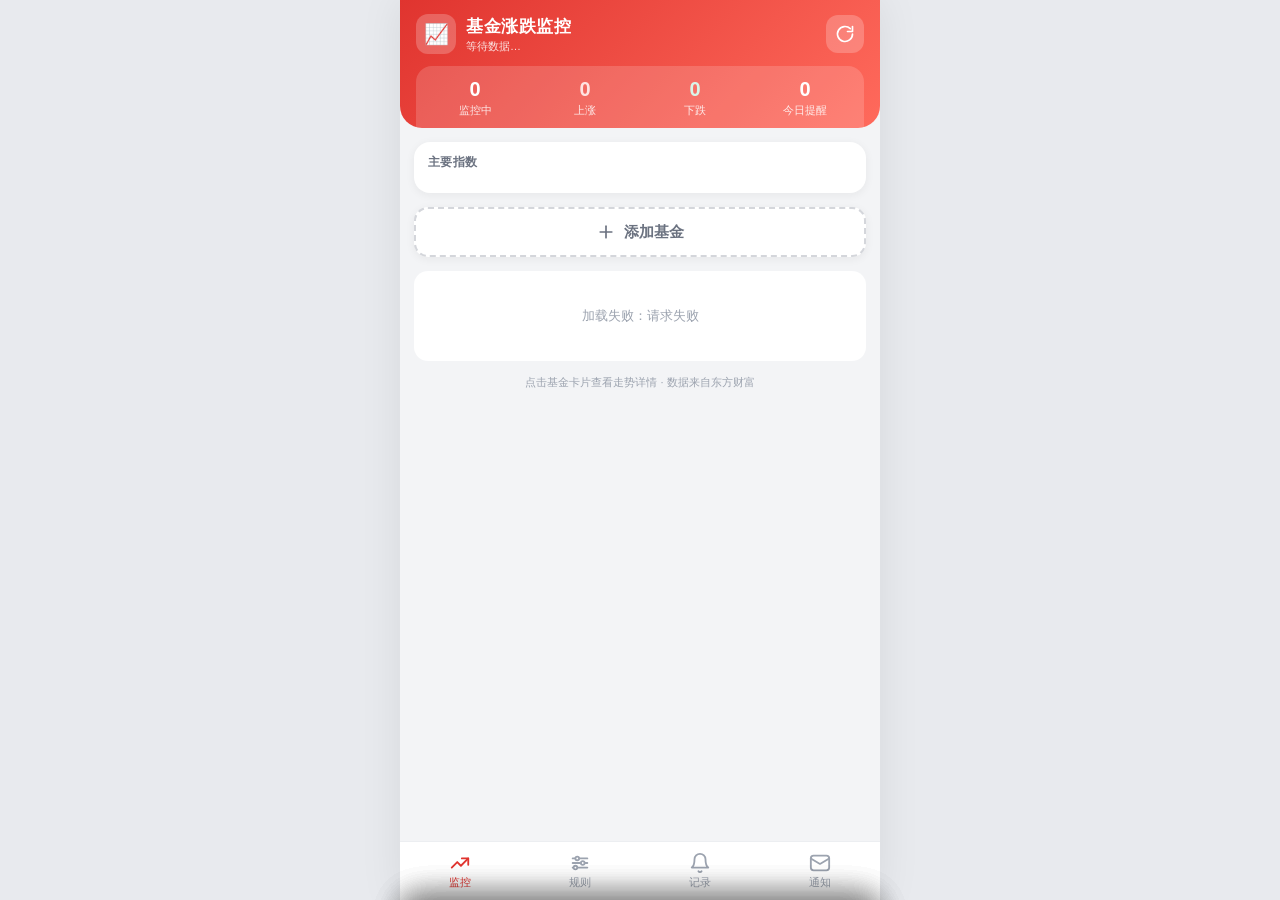
==== templates/index.html @ b5c9acdf "feat(notify): 推送卡片加「本地通知自测」按钮，用于区分接收问题与显示问题 背景：排查"收不到推送"时，两种成因在服务端表现完全一样（都没有 last_ack_at 回执），从后端分不出来" ====
<!DOCTYPE html>
<html lang="zh-CN">
<head>
<meta charset="UTF-8">
<meta name="viewport" content="width=device-width, initial-scale=1.0, viewport-fit=cover">
<meta name="theme-color" content="#e0342f">
<meta name="apple-mobile-web-app-capable" content="yes">
<meta name="apple-mobile-web-app-status-bar-style" content="default">
<meta name="apple-mobile-web-app-title" content="基金监控">
<link rel="manifest" href="/static/manifest.json">
<link rel="apple-touch-icon" sizes="180x180" href="/static/icons/apple-touch-icon.png?v=2">
<link rel="icon" type="image/png" sizes="32x32" href="/static/icons/favicon-32.png?v=2">
<link rel="icon" type="image/png" sizes="192x192" href="/static/icons/icon-192.png?v=2">
<link rel="shortcut icon" href="/static/icons/favicon.ico?v=2">
<title>基金涨跌监控</title>
<link rel="stylesheet" href="/static/style.css">
</head>
<body>
<div class="app">

  <!-- ===== App 头部 ===== -->
  <header class="app-header">
    <div class="header-row">
      <div class="brand">
        <span class="brand-logo">📈</span>
        <div>
          <div class="brand-title">基金涨跌监控</div>
          <div class="brand-sub" id="last-scan">等待数据…</div>
        </div>
      </div>
      <button id="btn-refresh" class="icon-btn" title="立即刷新">
        <svg viewBox="0 0 24 24" width="20" height="20" fill="none" stroke="currentColor" stroke-width="2" stroke-linecap="round" stroke-linejoin="round"><path d="M21 12a9 9 0 1 1-2.64-6.36"/><polyline points="21 3 21 9 15 9"/></svg>
      </button>
    </div>
    <div id="summary" class="summary-bar">
      <div class="sum-item"><span class="sum-num" id="sum-funds">0</span><span class="sum-label">监控中</span></div>
      <div class="sum-item"><span class="sum-num up" id="sum-up">0</span><span class="sum-label">上涨</span></div>
      <div class="sum-item"><span class="sum-num down" id="sum-down">0</span><span class="sum-label">下跌</span></div>
      <div class="sum-item"><span class="sum-num" id="sum-alerts">0</span><span class="sum-label">今日提醒</span></div>
    </div>
  </header>

  <!-- ===== 新提醒浮层（有新提醒时从顶部滑入，最多堆叠 3 张，点击展开详情） ===== -->
  <div id="alert-stack" class="alert-stack" aria-live="polite" aria-label="新的提醒"></div>

  <main>
    <!-- ===== 监控列表 ===== -->
    <section id="tab-monitor" class="tab-panel active">
      <div class="index-strip-box">
        <div class="strip-title">主要指数</div>
        <div id="index-strip" class="index-strip"></div>
      </div>
      <button id="btn-add-open" class="add-open-btn">
        <svg viewBox="0 0 24 24" width="20" height="20" fill="none" stroke="currentColor" stroke-width="2" stroke-linecap="round" stroke-linejoin="round"><line x1="12" y1="5" x2="12" y2="19"/><line x1="5" y1="12" x2="19" y2="12"/></svg>
        <span>添加基金</span>
      </button>
      <div id="fund-list" class="fund-list"></div>
      <p class="foot-note">点击基金卡片查看走势详情 · 数据来自东方财富</p>
    </section>

    <!-- ===== 规则设置 ===== -->
    <section id="tab-rules" class="tab-panel">
      <div class="card">
        <div class="card-head">
          <h2>全局规则</h2>
          <span class="card-badge">所有基金生效</span>
        </div>
        <div class="form-block">
          <div class="form-title">当日涨跌预警</div>
          <div class="form-row">
            <span class="form-label">阈值 ±%</span>
            <input id="g-daily-th" type="number" step="0.1" min="0.1" value="2">
            <label class="switch"><input id="g-daily-on" type="checkbox" checked><i></i></label>
          </div>
        </div>
        <div class="form-block">
          <div class="form-title">累计涨跌节点</div>
          <div class="form-row">
            <span class="form-label">步长 %</span>
            <input id="g-cum-th" type="number" step="0.1" min="0.1" value="4">
          </div>
          <div class="form-row">
            <span class="form-label">方向</span>
            <select id="g-cum-dir">
              <option value="both">涨跌双向</option>
              <option value="up">仅上涨</option>
              <option value="down">仅下跌</option>
            </select>
            <label class="switch"><input id="g-cum-on" type="checkbox" checked><i></i></label>
          </div>
          <p class="hint">累计达到步长即提醒，并从该点重新计算下一段</p>
        </div>
        <button id="btn-save-global" class="btn-primary btn-block">保存全局规则</button>
      </div>

      <div class="card">
        <div class="card-head">
          <h2>单只基金独立规则</h2>
          <span class="card-badge">优先于全局</span>
        </div>
        <div id="fund-rules" class="fund-rules"></div>
      </div>
    </section>

    <!-- ===== 监控记录 ===== -->
    <section id="tab-alerts" class="tab-panel">
      <div class="chip-row" id="alert-filter-row">
        <button class="chip active" data-code="">全部</button>
      </div>
      <div id="alert-list" class="alert-list"></div>
    </section>

    <!-- ===== 通知设置 ===== -->
    <section id="tab-notify" class="tab-panel">
      <div class="card">
        <div class="card-head">
          <h2>浏览器推送</h2>
          <span class="card-badge" id="push-badge">未开启</span>
        </div>
        <p class="hint">开启后触发预警时浏览器弹系统通知，网页没开也能收到。Android Chrome、桌面 Chrome/Edge 原生支持；可多设备同时订阅。</p>
        <div class="form-row">
          <span class="form-label">推送通知</span>
          <label class="switch"><input id="cf-push" type="checkbox"><i></i></label>
        </div>
        <p class="hint" id="push-status">点开关开启系统通知推送</p>
        <button id="btn-local-notify" class="btn-selftest">本地通知自测（不经过网络）</button>
        <p class="hint" id="selftest-result" hidden></p>
      </div>

      <div class="card">
        <div class="card-head"><h2>微信推送</h2></div>
        <p class="hint">Server酱 SendKey 见 sct.ftqq.com；PushPlus Token 见 pushplus.plus。填一个即可。</p>
        <div class="form-block">
          <div class="form-title">Server酱 SendKey</div>
          <input id="cf-sk" type="text" placeholder="SCT...">
        </div>
        <div class="form-block">
          <div class="form-title">PushPlus Token</div>
          <input id="cf-pt" type="text" placeholder="留空则不用">
        </div>
      </div>

      <div class="card">
        <div class="card-head"><h2>邮件提醒</h2></div>
        <p class="hint">QQ/163 邮箱需用「授权码」而非登录密码</p>
        <div class="form-block">
          <div class="form-title">SMTP 服务器</div>
          <input id="cf-host" type="text" placeholder="smtp.qq.com">
        </div>
        <div class="form-row">
          <span class="form-label">端口</span>
          <input id="cf-port" type="number" value="465">
        </div>
        <div class="form-block">
          <div class="form-title">用户名 / 发件邮箱</div>
          <input id="cf-user" type="text">
        </div>
        <div class="form-block">
          <div class="form-title">授权码 / 密码</div>
          <input id="cf-pass" type="password">
        </div>
        <div class="form-block">
          <div class="form-title">收件邮箱（多个用逗号分隔）</div>
          <input id="cf-to" type="text">
        </div>
        <div class="form-row">
          <span class="form-label">SSL</span>
          <label class="switch"><input id="cf-ssl" type="checkbox" checked><i></i></label>
        </div>
      </div>

      <div class="card">
        <div class="card-head"><h2>收盘汇总推送</h2></div>
        <p class="hint">每个交易日到达设定时间后，推送一条所有基金当日涨跌汇总（受扫描间隔影响，误差约 10 分钟内）</p>
        <div class="form-row">
          <span class="form-label">推送时间</span>
          <input id="cf-sum-time" type="time" value="20:00">
          <label class="switch"><input id="cf-sum-on" type="checkbox"><i></i></label>
        </div>
      </div>

      <div class="card">
        <div class="card-head"><h2>指数涨跌提醒</h2></div>
        <p class="hint">任一主要指数当日涨跌幅达到设定阈值时即时推送（每指数每方向每日一次）</p>
        <div class="form-row">
          <span class="form-label">阈值 ±%</span>
          <input id="cf-ixa-th" type="number" step="0.5" min="0.5" value="3">
          <label class="switch"><input id="cf-ixa-on" type="checkbox"><i></i></label>
        </div>
      </div>

      <div class="card">
        <div class="card-head"><h2>盘中快报</h2></div>
        <p class="hint">交易日到达设定时点各推一条大盘速览：A股核心指数均值 / 涨跌家数 / 领跌领涨。与上面的「指数涨跌提醒」相互独立，两者可同时生效。</p>
        <div class="form-row">
          <span class="form-label">时点</span>
          <input id="cf-brief-slots" type="text" placeholder="09:35,11:30,14:30">
          <label class="switch"><input id="cf-brief-on" type="checkbox"><i></i></label>
        </div>
      </div>

      <div class="card">
        <div class="card-head"><h2>指数收盘汇总</h2></div>
        <p class="hint">每个交易日到达设定时间后，推送一条所有指数当日涨跌汇总</p>
        <div class="form-row">
          <span class="form-label">推送时间</span>
          <input id="cf-ixs-time" type="time" value="20:00">
          <label class="switch"><input id="cf-ixs-on" type="checkbox"><i></i></label>
        </div>
      </div>

      <div class="card">
        <div class="card-head"><h2>美股昨夜汇总</h2></div>
        <p class="hint">每天早晨推送一条美股指数（纳指100等）昨夜收盘涨跌汇总，无论涨跌都推；美股不再参与盘中实时阈值提醒</p>
        <div class="form-row">
          <span class="form-label">推送时间</span>
          <input id="cf-usix-time" type="time" value="08:00">
          <label class="switch"><input id="cf-usix-on" type="checkbox"><i></i></label>
        </div>
      </div>

      <div class="card">
        <div class="card-head"><h2>扫描频率（秒）</h2></div>
        <div class="form-row">
          <span class="form-label">盘中</span>
          <input id="cf-in" type="number" value="60" min="10">
        </div>
        <div class="form-row">
          <span class="form-label">盘后/休市</span>
          <input id="cf-off" type="number" value="600" min="30">
        </div>
      </div>

      <div class="btn-col">
        <button id="btn-save-cfg" class="btn-primary">保存设置</button>
        <button id="btn-test-notify" class="btn-ghost">发送测试提醒</button>
      </div>
    </section>
  </main>

  <!-- ===== 底部导航 ===== -->
  <nav class="tabbar">
    <button class="tab active" data-tab="monitor">
      <svg viewBox="0 0 24 24" width="22" height="22" fill="none" stroke="currentColor" stroke-width="2" stroke-linecap="round" stroke-linejoin="round"><polyline points="3 17 9 11 13 15 21 7"/><polyline points="14 7 21 7 21 14"/></svg>
      <span>监控</span>
    </button>
    <button class="tab" data-tab="rules">
      <svg viewBox="0 0 24 24" width="22" height="22" fill="none" stroke="currentColor" stroke-width="2" stroke-linecap="round" stroke-linejoin="round"><line x1="4" y1="7" x2="20" y2="7"/><line x1="4" y1="12" x2="20" y2="12"/><line x1="4" y1="17" x2="20" y2="17"/><circle cx="9" cy="7" r="2" fill="#fff"/><circle cx="15" cy="12" r="2" fill="#fff"/><circle cx="7" cy="17" r="2" fill="#fff"/></svg>
      <span>规则</span>
    </button>
    <button class="tab" data-tab="alerts">
      <svg viewBox="0 0 24 24" width="22" height="22" fill="none" stroke="currentColor" stroke-width="2" stroke-linecap="round" stroke-linejoin="round"><path d="M18 8a6 6 0 0 0-12 0c0 7-3 9-3 9h18s-3-2-3-9"/><path d="M13.7 21a2 2 0 0 1-3.4 0"/></svg>
      <span>记录</span>
      <i class="tab-dot" id="alert-dot" hidden></i>
    </button>
    <button class="tab" data-tab="notify">
      <svg viewBox="0 0 24 24" width="22" height="22" fill="none" stroke="currentColor" stroke-width="2" stroke-linecap="round" stroke-linejoin="round"><rect x="2" y="4" width="20" height="16" rx="3"/><path d="m2 7 10 6 10-6"/></svg>
      <span>通知</span>
    </button>
  </nav>
</div>

  <!-- ===== 指数详情抽屉 ===== -->
  <div id="ix-mask" class="ix-mask"></div>
  <div id="ix-sheet" class="ix-sheet">
    <div class="sheet-handle"></div>
    <div id="ix-detail"></div>
  </div>

  <!-- ===== 添加基金抽屉 ===== -->
  <div id="add-mask" class="sheet-mask"></div>
  <div id="add-sheet" class="sheet">
    <div class="sheet-handle"></div>
    <div class="sheet-head">
      <h3>添加基金</h3>
      <button class="sheet-close" data-sheet="add">×</button>
    </div>
    <div class="sheet-body">
      <input id="add-code" type="tel" maxlength="6" placeholder="输入 6 位基金代码" inputmode="numeric">
      <button id="btn-add" class="btn-primary btn-block">添加</button>
    </div>
  </div>

  <!-- ===== 设置基准净值抽屉 ===== -->
  <div id="bl-mask" class="sheet-mask"></div>
  <div id="bl-sheet" class="sheet">
    <div class="sheet-handle"></div>
    <div class="sheet-head">
      <h3>设置基准净值</h3>
      <button class="sheet-close" data-sheet="bl">×</button>
    </div>
    <div class="sheet-body">
      <div class="bl-fund-name" id="bl-fund-name"></div>
      <p class="hint">设定一个净值作为累计起点（如阶段高点）。若当前已穿越节点阈值，会立即触发提醒并从当前净值重新累计下一段——实现"每跌4%定投"。</p>
      <div class="bl-cur">
        <span>当前净值</span>
        <span id="bl-cur-nav" class="bl-cur-val">—</span>
      </div>
      <div class="bl-input-wrap">
        <label>基准净值</label>
        <input id="bl-nav" type="number" step="0.0001" min="0.0001" placeholder="输入基准净值">
      </div>
      <button id="btn-bl-confirm" class="btn-primary btn-block">设置并评估</button>
    </div>
  </div>

  <!-- ===== 提醒详情抽屉（点击提醒卡或记录条目打开） ===== -->
  <div id="ad-mask" class="sheet-mask"></div>
  <div id="ad-sheet" class="sheet">
    <div class="sheet-handle"></div>
    <div class="sheet-head">
      <h3 id="ad-title">提醒详情</h3>
      <button class="sheet-close" data-sheet="ad">×</button>
    </div>
    <div class="sheet-body" id="ad-body"></div>
  </div>

  <div id="toast"></div>
  <script src="/static/app.js"></script>
</body>
</html>
---- static/style.css ----
/* ===== 基础 ===== */
* { margin: 0; padding: 0; box-sizing: border-box; -webkit-tap-highlight-color: transparent; }

:root {
  --red: #e0342f;        /* 涨 · 红 */
  --red-bg: #fdeceb;
  --green: #0a9d5c;      /* 跌 · 绿 */
  --green-bg: #e8f7f0;
  --text: #1f2329;
  --text-2: #6b7280;
  --text-3: #9ca3af;
  --bg: #f3f4f6;
  --card: #ffffff;
  --border: #eceef1;
  --primary: #e0342f;
  --shadow: 0 2px 10px rgba(31, 35, 41, 0.06);
  --mono: ui-monospace, "SF Mono", "JetBrains Mono", "Cascadia Mono", Consolas, monospace;
  --track: #eef0f3;
  --ease-out: cubic-bezier(.16, 1, .3, 1);
  /* 指数详情专用的第三类色：盘面特性（振幅/成交额）。
     涨跌已有红绿，位置类的轨道用中性灰，这里再用一个琥珀把「特性」区分出来，
     否则所有格子一个颜色，一眼看不出哪条才是重点。 */
  --amber: #b45309;
  --amber-bg: #fef6ec;
  --amber-line: #f0dcc2;
}

html { font-size: 16px; }
body {
  font-family: -apple-system, BlinkMacSystemFont, "PingFang SC", "Microsoft YaHei", "Segoe UI", sans-serif;
  background: #e8eaee;
  color: var(--text);
  min-height: 100vh;
}

/* 手机宽度容器：桌面浏览时居中呈手机尺寸 */
.app {
  max-width: 480px;
  margin: 0 auto;
  min-height: 100vh;
  background: var(--bg);
  position: relative;
  box-shadow: 0 0 40px rgba(0,0,0,.08);
}

/* ===== 头部 ===== */
.app-header {
  background: linear-gradient(135deg, #e0342f 0%, #ff6a5c 100%);
  color: #fff;
  padding: 14px 16px 0;
  border-radius: 0 0 22px 22px;
}
.header-row {
  display: flex; align-items: center; justify-content: space-between;
  padding-bottom: 12px;
}
.brand { display: flex; align-items: center; gap: 10px; }
.brand-logo {
  width: 40px; height: 40px; border-radius: 12px;
  background: rgba(255,255,255,.22);
  display: flex; align-items: center; justify-content: center; font-size: 20px;
}
.brand-title { font-size: 17px; font-weight: 700; letter-spacing: .5px; }
.brand-sub { font-size: 11px; opacity: .85; margin-top: 1px; }

.icon-btn {
  width: 38px; height: 38px; border: none; border-radius: 12px;
  background: rgba(255,255,255,.22); color: #fff;
  display: flex; align-items: center; justify-content: center;
  cursor: pointer; transition: transform .15s;
}
.icon-btn:active { transform: rotate(180deg); }
.icon-btn.spinning svg { animation: spin .8s linear infinite; }
@keyframes spin { to { transform: rotate(360deg); } }

/* 概览统计条 */
.summary-bar {
  display: grid; grid-template-columns: repeat(4, 1fr);
  background: rgba(255,255,255,.16);
  border-radius: 16px 16px 0 0;
  padding: 12px 4px 10px;
}
.sum-item { display: flex; flex-direction: column; align-items: center; gap: 2px; }
.sum-num { font-size: 20px; font-weight: 700; font-variant-numeric: tabular-nums; }
.sum-num.up { color: #ffe3e1; }
.sum-num.down { color: #d9f5e8; }
.sum-label { font-size: 11px; opacity: .85; }

/* ===== 主体 ===== */
main { padding: 14px 14px 96px; }
.tab-panel { display: none; animation: fadeIn .25s ease; }
.tab-panel.active { display: block; }
@keyframes fadeIn { from { opacity: 0; transform: translateY(6px); } to { opacity: 1; transform: none; } }

/* ===== 添加基金 ===== */
.add-open-btn {
  display: flex; align-items: center; justify-content: center; gap: 8px;
  width: 100%; margin-bottom: 14px;
  padding: 13px; border: 2px dashed #d4d6db; border-radius: 14px;
  background: var(--card); color: var(--text-2);
  font-size: 15px; font-weight: 600; cursor: pointer;
  box-shadow: var(--shadow); transition: all .15s;
}
.add-open-btn:active { border-color: var(--primary); color: var(--primary); background: #fff7f6; }

.btn-primary {
  border: none; border-radius: 10px; background: linear-gradient(135deg, #e0342f, #ff6a5c);
  color: #fff; font-size: 15px; font-weight: 600;
  padding: 10px 20px; cursor: pointer; transition: opacity .15s;
}
.btn-primary:active { opacity: .82; }
.btn-ghost {
  border: 1.5px solid var(--border); border-radius: 12px;
  background: var(--card); color: var(--text); font-size: 15px;
  padding: 12px; cursor: pointer;
}
.btn-block { width: 100%; padding: 12px; margin-top: 4px; }
.btn-col { display: flex; flex-direction: column; gap: 10px; margin-bottom: 20px; }

/* 本地通知自测按钮：故意做成"次要操作"的样子（虚线描边 + 小字号），
   它是诊断入口而不是日常功能，不该和「开启推送」抢注意力 */
.btn-selftest {
  width: 100%; margin-top: 10px; padding: 9px;
  border: 1.5px dashed var(--border); border-radius: 10px;
  background: transparent; color: var(--text-2);
  font-size: 12.5px; font-family: inherit; cursor: pointer;
}
.btn-selftest:active { background: #f4f5f7; }
.btn-selftest:disabled { opacity: .5; }

/* ===== 基金卡片 ===== */
.fund-list { display: flex; flex-direction: column; gap: 12px; }
.fund-card {
  background: var(--card); border-radius: 16px; box-shadow: var(--shadow);
  overflow: hidden; transition: box-shadow .2s;
}
.fund-card.open { box-shadow: 0 4px 18px rgba(31,35,41,.12); }
.fund-card.disabled .fund-main { opacity: .55; }

.fund-main { padding: 14px 16px 12px; cursor: pointer; }
.fund-head { display: flex; justify-content: space-between; align-items: flex-start; gap: 8px; }
.fund-name { font-size: 15px; font-weight: 600; line-height: 1.3; word-break: break-all; }
.fund-code { font-size: 12px; color: var(--text-3); margin-top: 2px; font-variant-numeric: tabular-nums; }

.fund-big { text-align: right; flex-shrink: 0; }
.fund-big .num {
  font-size: 27px; font-weight: 700; line-height: 1.1;
  font-variant-numeric: tabular-nums;
}
.fund-big .num.up { color: var(--red); }
.fund-big .num.down { color: var(--green); }
.fund-big .num.flat { color: var(--text-2); }
.fund-big .cap { font-size: 11px; color: var(--text-3); margin-top: 2px; }

.fund-grid {
  display: grid; grid-template-columns: 1fr 1fr 1fr; gap: 8px;
  margin-top: 12px;
}
.cell { text-align: center; background: #f8f9fb; border-radius: 10px; padding: 8px 4px; }
.cell .k { font-size: 11px; color: var(--text-3); }
.cell .v { font-size: 14px; font-weight: 600; margin-top: 2px; font-variant-numeric: tabular-nums; }
.cell .v.up { color: var(--red); }
.cell .v.down { color: var(--green); }

/* 累计节点进度 */
.cum-progress { margin-top: 12px; }
.cum-progress .cum-label {
  display: flex; justify-content: space-between; font-size: 11px; color: var(--text-3);
  margin-bottom: 5px;
}
.bar { height: 7px; background: #eef0f3; border-radius: 99px; overflow: hidden; }
.bar-fill {
  height: 100%; border-radius: 99px;
  transition: width .5s ease;
  background: linear-gradient(90deg, #ff8a80, #e0342f);
}
.bar-fill.g { background: linear-gradient(90deg, #6fdcae, #0a9d5c); }

/* 展开详情 */
.fund-detail { display: none; border-top: 1px dashed var(--border); }
.fund-card.open .fund-detail { display: block; animation: fadeIn .25s ease; }

.chart-box { padding: 14px 16px 4px; }
.chart-box .chart-title {
  display: flex; justify-content: space-between; align-items: center;
  font-size: 12px; color: var(--text-2); margin-bottom: 6px;
}
.chart-box svg { width: 100%; height: auto; display: block; }

.detail-rows { padding: 8px 16px 6px; }
.d-row {
  display: flex; justify-content: space-between; align-items: center;
  padding: 7px 0; font-size: 13px;
  border-bottom: 1px solid #f5f6f8;
}
.d-row:last-child { border-bottom: none; }
.d-row .dk { color: var(--text-2); }
.d-row .dv { font-weight: 600; font-variant-numeric: tabular-nums; }
.d-row .dv.up { color: var(--red); }
.d-row .dv.down { color: var(--green); }

.fund-ops {
  display: flex; gap: 8px; padding: 10px 16px 14px;
}
.fund-ops button {
  flex: 1; border: 1.5px solid var(--border); background: #fff;
  border-radius: 10px; padding: 9px 0; font-size: 13px;
  color: var(--text-2); cursor: pointer;
}
.fund-ops button[data-act="open-bl"] { color: var(--primary); border-color: #f6cfce; background: #fff7f6; font-weight: 600; }
.fund-ops button.warn { color: var(--red); border-color: #f6cfce; background: #fff7f6; }

/* ===== 通用卡片 ===== */
.card {
  background: var(--card); border-radius: 16px; box-shadow: var(--shadow);
  padding: 16px; margin-bottom: 14px;
}
.card-head { display: flex; align-items: center; justify-content: space-between; margin-bottom: 10px; }
.card-head h2 { font-size: 15px; font-weight: 700; }
.card-badge {
  font-size: 11px; color: var(--primary); background: var(--red-bg);
  padding: 3px 8px; border-radius: 99px;
}
.card-badge.on { color: #0f6e56; background: #e1f5ee; }
.hint { font-size: 12px; color: var(--text-3); line-height: 1.5; margin-bottom: 8px; }

.form-block { margin-bottom: 12px; }
.form-title { font-size: 13px; color: var(--text-2); margin-bottom: 6px; }
.form-block input[type="text"], .form-block input[type="password"],
.form-row input, .form-row select {
  width: 100%; border: 1.5px solid var(--border); border-radius: 10px;
  padding: 10px 12px; font-size: 14px; outline: none; background: #fafbfc;
}
.form-block input:focus, .form-row input:focus, .form-row select:focus {
  border-color: var(--primary); background: #fff;
}
.form-row {
  display: flex; align-items: center; gap: 10px; margin-bottom: 10px;
}
.form-row .form-label { font-size: 13px; color: var(--text-2); flex-shrink: 0; width: 74px; }
.form-row input, .form-row select { flex: 1; width: auto; }

/* 开关 */
.switch { position: relative; display: inline-block; flex-shrink: 0; }
.switch input { display: none; }
.switch i {
  display: block; width: 44px; height: 25px; border-radius: 99px;
  background: #dcdfe4; position: relative; transition: background .2s; cursor: pointer;
}
.switch i::after {
  content: ''; position: absolute; top: 2.5px; left: 3px;
  width: 20px; height: 20px; border-radius: 50%; background: #fff;
  box-shadow: 0 1px 3px rgba(0,0,0,.2); transition: left .2s;
}
.switch input:checked + i { background: var(--primary); }
.switch input:checked + i::after { left: 21px; }

/* ===== 基金独立规则 ===== */
.fund-rules { display: flex; flex-direction: column; gap: 10px; }
.fr-item {
  border: 1.5px solid var(--border); border-radius: 12px; padding: 12px;
}
.fr-head { display: flex; justify-content: space-between; align-items: center; margin-bottom: 8px; }
.fr-name { font-size: 14px; font-weight: 600; }
.fr-code { font-size: 11px; color: var(--text-3); }
.fr-badge { font-size: 10px; color: var(--primary); background: var(--red-bg); border-radius: 99px; padding: 2px 7px; }
.fr-row { display: flex; align-items: center; gap: 8px; margin-bottom: 8px; }
.fr-row .form-label { font-size: 12px; color: var(--text-2); width: 58px; flex-shrink: 0; }
.fr-row input, .fr-row select {
  flex: 1; width: auto; border: 1.5px solid var(--border); border-radius: 8px;
  padding: 7px 8px; font-size: 13px; background: #fafbfc; outline: none;
}
.fr-ops { display: flex; gap: 8px; }
.fr-ops button {
  flex: 1; border: none; border-radius: 8px; padding: 8px 0; font-size: 13px; cursor: pointer;
}
.fr-ops .save { background: var(--primary); color: #fff; font-weight: 600; }
.fr-ops .clear { background: #f4f5f7; color: var(--text-2); }

/* ===== 记录 ===== */
.chip-row {
  display: flex; gap: 8px; overflow-x: auto; padding-bottom: 10px;
  scrollbar-width: none;
}
.chip-row::-webkit-scrollbar { display: none; }
.chip {
  flex-shrink: 0; border: 1.5px solid var(--border); background: var(--card);
  border-radius: 99px; padding: 6px 14px; font-size: 13px; color: var(--text-2);
  cursor: pointer;
}
.chip.active { background: var(--primary); border-color: var(--primary); color: #fff; }

.alert-list { display: flex; flex-direction: column; gap: 10px; }
.alert-item {
  background: var(--card); border-radius: 14px; box-shadow: var(--shadow);
  padding: 12px 14px; border-left: 4px solid var(--border);
}
.alert-item.up { border-left-color: var(--red); }
.alert-item.down { border-left-color: var(--green); }
.alert-top { display: flex; justify-content: space-between; align-items: center; }
.alert-title { font-size: 14px; font-weight: 600; }
.alert-time { font-size: 11px; color: var(--text-3); font-variant-numeric: tabular-nums; }
.alert-msg { font-size: 12px; color: var(--text-2); margin-top: 6px; line-height: 1.55; }
.alert-tags { display: flex; flex-wrap: wrap; gap: 6px; margin-top: 8px; }
.tag {
  font-size: 10.5px; padding: 2.5px 8px; border-radius: 99px;
  background: #f4f5f7; color: var(--text-2);
}
.tag.up { background: var(--red-bg); color: var(--red); }
.tag.down { background: var(--green-bg); color: var(--green); }

/* ===== 空状态 / 提示 ===== */
.empty {
  text-align: center; color: var(--text-3); font-size: 13px;
  padding: 36px 10px; background: var(--card); border-radius: 14px;
}
.foot-note { text-align: center; font-size: 11px; color: var(--text-3); margin-top: 14px; }

/* ===== 底部导航 ===== */
.tabbar {
  position: fixed; bottom: 0; left: 50%; transform: translateX(-50%);
  width: 100%; max-width: 480px;
  background: rgba(255,255,255,.96); backdrop-filter: blur(12px);
  border-top: 1px solid var(--border);
  display: grid; grid-template-columns: repeat(4, 1fr);
  padding: 6px 0 calc(6px + env(safe-area-inset-bottom));
  z-index: 50;
}
.tab {
  border: none; background: none; color: var(--text-3);
  display: flex; flex-direction: column; align-items: center; gap: 2px;
  font-size: 10.5px; cursor: pointer; padding: 4px 0;
}
.tab.active { color: var(--primary); }
.tab:active { opacity: .7; }

/* ===== Toast ===== */
#toast {
  position: fixed; top: 18px; left: 50%; transform: translateX(-50%) translateY(-80px);
  max-width: 86%; z-index: 99;
  background: rgba(20,22,26,.92); color: #fff;
  font-size: 13px; line-height: 1.5;
  padding: 10px 18px; border-radius: 99px;
  transition: transform .3s ease; pointer-events: none;
  text-align: center;
}
#toast.show { transform: translateX(-50%) translateY(0); }

/* 涨跌配色（中国股市习惯：涨红跌绿） */
.up { color: var(--red); }
.down { color: var(--green); }
.flat { color: var(--text-2); }

/* ===== 指数横滑条 ===== */
.index-strip-box {
  background: var(--card); border-radius: 16px; box-shadow: var(--shadow);
  padding: 12px 14px 10px; margin-bottom: 14px;
}
.index-strip-box .strip-title {
  font-size: 12px; color: var(--text-2); font-weight: 600;
  margin-bottom: 10px; letter-spacing: .3px;
}
.index-strip {
  display: flex; gap: 10px; overflow-x: auto;
  scrollbar-width: none; -webkit-overflow-scrolling: touch;
  padding-bottom: 2px;
}
.index-strip::-webkit-scrollbar { display: none; }

.ix-card {
  flex-shrink: 0; width: 88px; border: none; background: #f8f9fb;
  border-radius: 12px; padding: 9px 8px 8px; cursor: pointer;
  display: flex; flex-direction: column; align-items: flex-start; gap: 3px;
  transition: transform .15s, background .15s; text-align: left;
}
.ix-card:active { transform: scale(.96); background: #f0f2f5; }
.ix-name { font-size: 11px; color: var(--text-2); line-height: 1.2; }
.ix-val {
  font-size: 15px; font-weight: 700; color: var(--text);
  font-variant-numeric: tabular-nums; line-height: 1.15;
}
.ix-chg { font-size: 12px; font-weight: 600; font-variant-numeric: tabular-nums; }
.ix-chg.up { color: var(--red); }
.ix-chg.down { color: var(--green); }
.ix-chg.flat { color: var(--text-2); }
.ix-empty { font-size: 12px; color: var(--text-3); padding: 8px 4px; }

/* ===== 指数详情底部抽屉 ===== */
.ix-mask {
  position: fixed; inset: 0; z-index: 90;
  background: rgba(20,22,26,.5);
  opacity: 0; pointer-events: none; transition: opacity .25s;
}
.ix-mask.show { opacity: 1; pointer-events: auto; }

.ix-sheet {
  position: fixed; left: 50%; bottom: 0; transform: translateX(-50%) translateY(100%);
  width: 100%; max-width: 480px; z-index: 91;
  background: #fff; border-radius: 20px 20px 0 0;
  padding: 8px 18px calc(20px + env(safe-area-inset-bottom));
  box-shadow: 0 -6px 30px rgba(0,0,0,.18);
  transition: transform .3s cubic-bezier(.32,.72,.32,1);
  max-height: 80vh; overflow-y: auto;
}
.ix-sheet.show { transform: translateX(-50%) translateY(0); }

.sheet-handle {
  width: 36px; height: 4px; border-radius: 99px; background: #dcdfe4;
  margin: 0 auto 14px;
}
.ix-sheet-head {
  display: flex; justify-content: space-between; align-items: center;
  padding-bottom: 14px; border-bottom: 1px solid var(--border);
}
.ix-sheet-name { font-size: 17px; font-weight: 700; }
.ix-sheet-code { font-size: 12px; color: var(--text-3); margin-top: 2px; font-variant-numeric: tabular-nums; }
.ix-sheet-num { text-align: right; }
.ix-sheet-num .big { font-size: 24px; font-weight: 700; font-variant-numeric: tabular-nums; line-height: 1.1; }
.ix-sheet-num .big.up { color: var(--red); }
.ix-sheet-num .big.down { color: var(--green); }
.ix-sheet-num .big.flat { color: var(--text-2); }
.ix-sheet-num .sub { font-size: 13px; color: var(--text-2); margin-top: 2px; font-variant-numeric: tabular-nums; }
.ix-sheet-grid {
  display: grid; grid-template-columns: 1fr 1fr 1fr; gap: 8px;
  margin-top: 14px;
}
.ix-sheet-grid .cell { padding: 10px 4px; }
.ix-sheet-grid .cell .v { font-size: 15px; }
.ix-sheet-grid .cell .v.up { color: var(--red); }
.ix-sheet-grid .cell .v.down { color: var(--green); }

/* ===== 指数详情：分层排版的各个块 =====
   层级靠三样东西区分，不靠堆颜色：
   size（涨跌幅 27px / 常规值 14px / 标签 10.5px）
   weight（主信息 700~800，标签 400）
   color（只有涨跌与"特性"两类才上色） */
.ixs-hero {
  display: flex; justify-content: space-between; align-items: flex-start;
  gap: 12px; padding-bottom: 14px; border-bottom: 1px solid var(--border);
}
.ixs-hero-l { min-width: 0; }
.ixs-hero-r { text-align: right; flex-shrink: 0; }
.ixs-name { font-size: 15px; font-weight: 700; }
.ixs-secid {
  font-size: 10.5px; font-weight: 500; color: var(--text-3);
  margin-left: 6px; font-family: var(--mono);
}
.ixs-price {
  font-size: 22px; font-weight: 700; margin-top: 3px;
  font-variant-numeric: tabular-nums; font-family: var(--mono); line-height: 1.1;
}
.ixs-time { font-size: 10.5px; color: var(--text-3); margin-top: 3px; font-variant-numeric: tabular-nums; }
.ixs-big { font-size: 27px; font-weight: 800; line-height: 1.05; font-variant-numeric: tabular-nums; }
.ixs-big.up { color: var(--red); }
.ixs-big.down { color: var(--green); }
.ixs-big.flat { color: var(--text-2); }
.ixs-chg-amt {
  font-size: 12.5px; font-weight: 600; margin-top: 4px;
  font-variant-numeric: tabular-nums;
}
.ixs-chg-amt.up { color: var(--red); }
.ixs-chg-amt.down { color: var(--green); }
.ixs-chg-amt.flat { color: var(--text-2); }

/* 走势图卡：浅底把"图"和下面的数字块区分开 */
.ixs-chart { margin-top: 14px; background: #fafbfc; border-radius: 12px; padding: 10px 10px 6px; }
.ixs-chart-head {
  display: flex; justify-content: space-between; align-items: center;
  gap: 8px; margin-bottom: 4px;
}
.ixs-seg { display: flex; background: #eceef1; border-radius: 8px; padding: 2px; flex-shrink: 0; }
.ixs-seg button {
  border: none; background: transparent; border-radius: 6px; cursor: pointer;
  font-size: 11.5px; font-weight: 600; color: var(--text-2); padding: 4px 11px;
  font-family: inherit; transition: background .15s, color .15s;
}
.ixs-seg button.on { background: #fff; color: var(--text); box-shadow: 0 1px 3px rgba(31,35,41,.1); }
.ixs-seg button:disabled { opacity: .38; cursor: default; }
.ixs-chart-stat {
  font-size: 11px; color: var(--text-2); font-variant-numeric: tabular-nums;
  text-align: right; line-height: 1.3;
}
.ixs-chart-stat b { font-weight: 700; }
.ixs-chart svg { display: block; width: 100%; height: auto; }
.ixs-empty { padding: 30px 0; text-align: center; font-size: 12px; color: var(--text-3); }

/* 区间位置条：轨中性、填充中性，只有"现价点"用涨跌色 */
.ixs-block { margin-top: 14px; }
.ixs-block-h {
  display: flex; justify-content: space-between; align-items: baseline;
  font-size: 11.5px; font-weight: 600; color: var(--text-2); margin-bottom: 9px;
}
.ixs-zone {
  font-size: 10.5px; font-weight: 600; color: var(--text-2);
  background: #f1f3f6; border-radius: 99px; padding: 2px 8px;
}
.ixs-range { position: relative; height: 24px; }
.ixs-range-track {
  position: absolute; left: 0; right: 0; top: 10px; height: 4px;
  border-radius: 99px; background: var(--track);
}
.ixs-range-fill {
  position: absolute; left: 0; top: 10px; height: 4px;
  border-radius: 99px; background: #c7ccd4;
}
.ixs-range-dot {
  position: absolute; top: 6px; width: 12px; height: 12px; border-radius: 50%;
  transform: translateX(-50%); border: 2.5px solid #fff;
  box-shadow: 0 1px 4px rgba(31,35,41,.22); box-sizing: content-box;
}
.ixs-range-dot.up { background: var(--red); }
.ixs-range-dot.down { background: var(--green); }
.ixs-range-dot.flat { background: var(--text-2); }
.ixs-legend {
  display: flex; justify-content: space-between; align-items: baseline;
  font-size: 11px; color: var(--text-3); margin-top: 4px;
}
.ixs-legend b { font-weight: 700; color: var(--text-2); font-variant-numeric: tabular-nums; }
.ixs-legend .ixs-now b { font-size: 13px; }
.ixs-legend .ixs-now b.up { color: var(--red); }
.ixs-legend .ixs-now b.down { color: var(--green); }
.ixs-legend .ixs-now b.flat { color: var(--text); }
.ixs-range-meta { font-size: 10.5px; color: var(--text-3); margin-top: 5px; font-variant-numeric: tabular-nums; }
.ixs-err {
  margin-top: 12px; font-size: 10.5px; color: var(--text-3);
  background: #f8f9fb; border-radius: 8px; padding: 7px 9px;
}

/* 常规四价：只有相对昨收有意义的才带涨跌色 */
.ixs-grid {
  display: grid; grid-template-columns: repeat(4, 1fr);
  gap: 6px; margin-top: 14px;
  border-top: 1px solid var(--border); padding-top: 12px;
}
.ixs-cell { text-align: center; }
.ixs-cell .k { display: block; font-size: 10.5px; color: var(--text-3); }
.ixs-cell .v {
  display: block; margin-top: 3px; font-size: 14px; font-weight: 700;
  font-variant-numeric: tabular-nums;
}
.ixs-cell .v.up { color: var(--red); }
.ixs-cell .v.down { color: var(--green); }

/* 盘面特性（振幅/成交额）：琥珀色系，与涨跌红绿彻底分开 */
.ixs-facts { display: flex; gap: 8px; margin-top: 12px; }
.ixs-fact {
  flex: 1; display: flex; justify-content: space-between; align-items: baseline;
  gap: 6px; background: var(--amber-bg); border: 1px solid var(--amber-line);
  border-radius: 10px; padding: 8px 10px;
}
.ixs-fact .k { font-size: 10.5px; color: var(--amber); opacity: .8; }
.ixs-fact .v { font-size: 14px; font-weight: 700; color: var(--amber); font-variant-numeric: tabular-nums; }

/* 时间维度对比：数值仍用涨跌色，容器保持中性 */
.ixs-periods { display: flex; gap: 8px; margin-top: 10px; }
.ixs-period {
  flex: 1; background: #f8f9fb; border-radius: 10px;
  padding: 8px 6px 7px; text-align: center;
}
.ixs-period .k { display: block; font-size: 10.5px; color: var(--text-3); margin-bottom: 3px; }
.ixs-period .v { font-size: 13.5px; font-weight: 700; font-variant-numeric: tabular-nums; }
.ixs-period .v.up { color: var(--red); }
.ixs-period .v.down { color: var(--green); }
.ixs-period .v.flat { color: var(--text-2); }

/* ===== 通用底部抽屉（添加基金 / 设置基准） ===== */
.sheet-mask {
  position: fixed; inset: 0; z-index: 90;
  background: rgba(20,22,26,.5);
  opacity: 0; pointer-events: none; transition: opacity .25s;
}
.sheet-mask.show { opacity: 1; pointer-events: auto; }

.sheet {
  position: fixed; left: 50%; bottom: 0; transform: translateX(-50%) translateY(100%);
  width: 100%; max-width: 480px; z-index: 91;
  background: #fff; border-radius: 20px 20px 0 0;
  padding: 8px 18px calc(20px + env(safe-area-inset-bottom));
  box-shadow: 0 -6px 30px rgba(0,0,0,.18);
  transition: transform .3s cubic-bezier(.32,.72,.32,1);
  max-height: 80vh; overflow-y: auto;
}
.sheet.show { transform: translateX(-50%) translateY(0); }

.sheet-head {
  display: flex; justify-content: space-between; align-items: center;
  padding-bottom: 12px; border-bottom: 1px solid var(--border);
}
.sheet-head h3 { font-size: 16px; font-weight: 700; }
.sheet-close {
  width: 30px; height: 30px; border: none; border-radius: 50%;
  background: #f4f5f7; color: var(--text-2);
  font-size: 20px; line-height: 1; cursor: pointer;
  display: flex; align-items: center; justify-content: center;
}
.sheet-close:active { background: #e8eaee; }

.sheet-body { padding-top: 14px; }
.sheet-body input {
  width: 100%; border: 1.5px solid var(--border); border-radius: 10px;
  padding: 11px 14px; font-size: 15px; outline: none; background: #fafbfc;
  font-variant-numeric: tabular-nums; margin-bottom: 12px;
}
.sheet-body input:focus { border-color: var(--primary); background: #fff; }

/* 设置基准抽屉内部 */
.bl-fund-name { font-size: 15px; font-weight: 600; margin-bottom: 6px; }
.bl-cur {
  display: flex; justify-content: space-between; align-items: center;
  padding: 10px 14px; background: #f8f9fb; border-radius: 10px;
  font-size: 13px; color: var(--text-2); margin-bottom: 12px;
}
.bl-cur-val { font-size: 15px; font-weight: 700; color: var(--text); font-variant-numeric: tabular-nums; }
.bl-input-wrap { margin-bottom: 14px; }
.bl-input-wrap label {
  display: block; font-size: 13px; color: var(--text-2); margin-bottom: 6px;
}
.bl-input-wrap input { margin-bottom: 0; }

/* ===================== 新提醒浮层 ===================== */
/* 有新提醒时从顶部滑入；最多堆 3 张，点击展开详情抽屉 */
.alert-stack {
  position: fixed; top: 0; left: 50%; transform: translateX(-50%);
  width: 100%; max-width: 480px; z-index: 60;
  padding: 10px 12px 0; pointer-events: none;
  display: flex; flex-direction: column; gap: 8px;
}

.alert-pop {
  pointer-events: auto; position: relative;
  display: flex; align-items: stretch;
  background: #fff; border-radius: 14px;
  border: 1px solid rgba(31, 35, 41, .07);
  box-shadow: 0 10px 30px rgba(31, 35, 41, .16), 0 2px 6px rgba(31, 35, 41, .06);
  overflow: hidden; cursor: pointer;
  animation: popIn .45s var(--ease-out) both;
}
.alert-pop:active { transform: scale(.985); }
.alert-pop.leaving { animation: popOut .26s ease forwards; }
@keyframes popIn {
  from { opacity: 0; transform: translateY(-22px) scale(.96); }
  to   { opacity: 1; transform: none; }
}
@keyframes popOut {
  to { opacity: 0; transform: translateY(-14px) scale(.97); }
}

/* 左侧涨跌色条：不读数字也能分辨方向 */
.pop-edge { width: 5px; flex-shrink: 0; background: var(--text-3); }
.alert-pop.up .pop-edge { background: var(--red); }
.alert-pop.down .pop-edge { background: var(--green); }

.pop-main { flex: 1; min-width: 0; padding: 10px 4px 11px 12px; }
/* 类型降级为小标签，重点内容放大上色——让"发生了什么"盖过"这是什么类型" */
.pop-head { display: flex; align-items: center; gap: 6px; margin-bottom: 4px; }
.pop-kind {
  font-size: 10.5px; font-weight: 600; color: var(--text-3);
  background: #f4f5f7; padding: 2px 7px; border-radius: 99px; letter-spacing: .3px;
}
.pop-time {
  font-size: 10.5px; color: var(--text-3); margin-left: auto;
  font-family: var(--mono); font-variant-numeric: tabular-nums;
}
.pop-lead {
  font-size: 16px; font-weight: 700; color: var(--text); line-height: 1.25;
  font-variant-numeric: tabular-nums;
}
.pop-lead b.up { color: var(--red); }
.pop-lead b.down { color: var(--green); }
/* 标的名与涨跌幅同为重点：名称保持深色，涨跌色由数值承担 */
.lead-name { color: var(--text); font-weight: 700; }
.pop-sub {
  font-size: 11.5px; color: var(--text-2); margin-top: 3px; line-height: 1.45;
  display: -webkit-box; -webkit-line-clamp: 2; -webkit-box-orient: vertical;
  overflow: hidden;
}
.pop-sub b.up { color: var(--red); }
.pop-sub b.down { color: var(--green); }
.pop-close {
  width: 40px; flex-shrink: 0; border: none; background: none;
  color: var(--text-3); font-size: 19px; line-height: 1; cursor: pointer;
}
.pop-close:active { background: #f4f5f7; }

/* ===================== 结构化涨跌列表 ===================== */
/* 替代原先"一大坨灰色小字"：名称 + 涨跌色带 + 涨跌幅 + 数值 */
.q-list { border-top: 1px solid var(--border); }
.q-row {
  display: grid; grid-template-columns: minmax(0, 1fr) 62px 74px;
  align-items: center; gap: 10px;
  padding: 10px 0; border-bottom: 1px solid #f5f6f8;
}
.q-row:last-child { border-bottom: none; }
.q-name {
  font-size: 13px; color: var(--text); line-height: 1.35;
  overflow: hidden; text-overflow: ellipsis; white-space: nowrap;
}
.q-track {
  height: 3px; background: var(--track); border-radius: 99px;
  margin-top: 5px; overflow: hidden;
}
.q-fill { display: block; height: 100%; border-radius: 99px; background: var(--text-3); }
.q-fill.up { background: var(--red); }
.q-fill.down { background: var(--green); }
.q-pct {
  font-family: var(--mono); font-size: 13px; font-weight: 700;
  text-align: right; font-variant-numeric: tabular-nums;
}
.q-pct.up { color: var(--red); }
.q-pct.down { color: var(--green); }
.q-pct.flat { color: var(--text-2); }
.q-val {
  font-family: var(--mono); font-size: 11.5px; color: var(--text-3);
  text-align: right; font-variant-numeric: tabular-nums;
  overflow: hidden; text-overflow: ellipsis; white-space: nowrap;
}

/* ===================== 提醒详情抽屉 ===================== */
.ad-hero {
  display: flex; align-items: flex-end; justify-content: space-between;
  gap: 12px; padding: 14px 16px;
  background: #f8f9fb; border-radius: 12px; margin-bottom: 12px;
}
.ad-hero-l { min-width: 0; flex: 1; }
.ad-hero-title { font-size: 17px; font-weight: 700; line-height: 1.3; }
.ad-hero-sub {
  font-size: 11.5px; color: var(--text-3); margin-top: 4px;
  font-family: var(--mono); font-variant-numeric: tabular-nums;
}
.ad-hero-big {
  font-family: var(--mono); font-size: 25px; font-weight: 700; line-height: 1.05;
  font-variant-numeric: tabular-nums; flex-shrink: 0;
}
.ad-hero-big.up { color: var(--red); }
.ad-hero-big.down { color: var(--green); }
.ad-hero-big.flat { color: var(--text-2); }

/* 详情首屏直接给重点：大字结论，而不是一排小胶囊；抽屉标题同步让位 */
#ad-title { font-size: 13px; font-weight: 600; color: var(--text-2); }
.ad-stats {
  padding: 14px 16px; background: #f8f9fb; border-radius: 12px; margin-bottom: 12px;
}
.ad-lead {
  font-size: 22px; font-weight: 700; color: var(--text); line-height: 1.2;
  font-variant-numeric: tabular-nums;
}
.ad-lead b.up { color: var(--red); }
.ad-lead b.down { color: var(--green); }
.ad-meta {
  font-size: 11.5px; color: var(--text-3); margin-top: 6px;
  font-family: var(--mono); font-variant-numeric: tabular-nums;
}

.ad-split {
  display: flex; height: 6px; border-radius: 99px; overflow: hidden;
  margin: 10px 0 8px; background: var(--track);
}
.ad-split i { display: block; height: 100%; }
.ad-split i.up { background: var(--red); }
.ad-split i.down { background: var(--green); }
.ad-split i.flat { background: var(--text-3); }
.ad-note {
  font-size: 12px; color: var(--text-2); line-height: 1.6; margin: 0 0 12px;
}
.q-list.bars-lg .q-track { height: 6px; }
.q-list.bars-lg .q-row { padding: 12px 0; }

/* ========== 盘中快报：结论区分层排版（标签灰 · 名称深 · 数值涨红跌绿） ========== */
.bn-row { display: block; }
.bn-row.bn-sec { margin-top: 2px; }
.bn { display: inline-flex; align-items: baseline; gap: 4px; margin-right: 10px; }
.bn i { font-style: normal; font-size: 10.5px; color: var(--text-3); }
.bn b {
  font-family: var(--mono); font-size: 11.5px; font-weight: 700;
  font-variant-numeric: tabular-nums;
}
.bn b.up { color: var(--red); }
.bn b.down { color: var(--green); }
.pop-sub-brief { -webkit-line-clamp: 3; }

.brief-sum { background: #f8f9fb; border-radius: 12px; padding: 12px 14px; margin-bottom: 12px; }
.bs-line, .bs-cell { display: flex; align-items: baseline; gap: 8px; flex-wrap: wrap; }
.bs-k { flex: none; font-size: 11px; color: var(--text-3); }
.bs-n { font-size: 12.5px; color: var(--text); }
.bs-v {
  font-family: var(--mono); font-size: 13px; font-weight: 700;
  font-variant-numeric: tabular-nums;
}
.bs-v.up { color: var(--red); }
.bs-v.down { color: var(--green); }
.bs-v.flat { color: var(--text-2); }
.bs-grid { display: grid; grid-template-columns: 1fr 1fr; gap: 6px 14px; margin-top: 8px; }
.bs-sec-block { margin-top: 8px; padding-top: 8px; border-top: 1px solid var(--border); }
.bs-secline { margin-top: 4px; }
.bs-secline .bs-k { min-width: 52px; }
.bs-secline .bs-n { color: var(--text-2); font-size: 12px; }

.ad-sec {
  font-size: 11px; font-weight: 600; color: var(--text-3);
  letter-spacing: .5px; margin: 0 0 4px;
}
.ad-raw {
  font-size: 12px; color: var(--text-2); line-height: 1.65;
  white-space: pre-wrap; word-break: break-word; margin-top: 12px;
}

/* ===================== 记录条目：类型小标签 + 重点大字 ===================== */
.alert-item { cursor: pointer; transition: transform .12s; }
.alert-item:active { transform: scale(.99); }
.alert-kind {
  font-size: 10.5px; font-weight: 600; color: var(--text-3);
  background: #f4f5f7; padding: 2px 7px; border-radius: 99px; letter-spacing: .3px;
}
.alert-lead {
  font-size: 15px; font-weight: 700; color: var(--text); line-height: 1.3;
  margin-top: 6px; font-variant-numeric: tabular-nums;
}
.alert-lead b.up { color: var(--red); }
.alert-lead b.down { color: var(--green); }
.alert-sub {
  font-size: 11.5px; color: var(--text-2); margin-top: 3px; line-height: 1.5;
}
.alert-sub b.up { color: var(--red); }
.alert-sub b.down { color: var(--green); }
.alert-more {
  display: block; font-size: 11px; color: var(--primary);
  margin-top: 7px; font-weight: 600;
}

/* ===================== 未读角标 ===================== */
.tab { position: relative; }
.tab-dot {
  position: absolute; top: 0; left: calc(50% + 5px);
  min-width: 16px; height: 16px; padding: 0 4px;
  background: var(--red); color: #fff; border-radius: 99px;
  font-size: 9.5px; font-style: normal; font-weight: 700;
  line-height: 16px; text-align: center;
  font-variant-numeric: tabular-nums;
}

/* 动效降级 */
@media (prefers-reduced-motion: reduce) {
  .alert-pop, .alert-pop.leaving { animation: none; }
  .alert-pop:active, .alert-item:active { transform: none; }
}
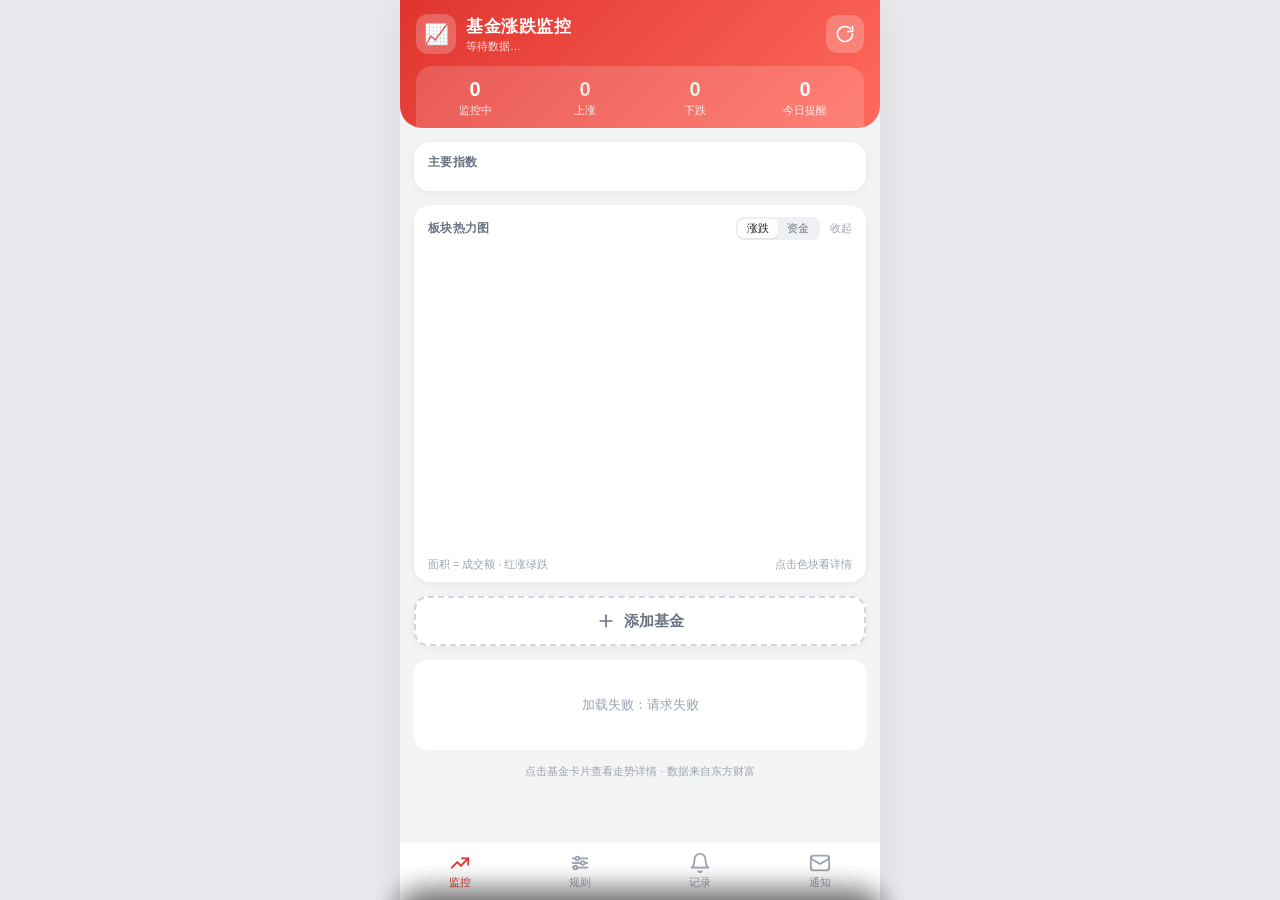
==== commit 7598127a: "v3.30 主页新增板块热力图（treemap） - 31 个申万一级行业做成 treemap：面积 = 成交额 / 主力净流入规模，   颜色 = 涨跌幅（红涨绿跌）/ 资金方向（红入绿出），右下角" ====
--- a/templates/index.html
+++ b/templates/index.html
@@ -50,6 +50,26 @@
         <div class="strip-title">主要指数</div>
         <div id="index-strip" class="index-strip"></div>
       </div>
+      <!-- ===== 板块热力图（面积=成交额/净流入，颜色=涨跌，点色块看详情） ===== -->
+      <div class="heat-box">
+        <div class="heat-head">
+          <div class="heat-title">板块热力图<span class="heat-time" id="heat-time"></span></div>
+          <div class="heat-tools">
+            <div class="seg" id="heat-seg">
+              <button type="button" class="on" data-hmode="chg">涨跌</button>
+              <button type="button" data-hmode="flow">资金</button>
+            </div>
+            <button type="button" class="heat-fold" id="heat-fold">收起</button>
+          </div>
+        </div>
+        <div class="heat-body" id="heat-body">
+          <svg id="heat-svg" role="img" aria-label="板块热力图（申万一级 31 个行业）"></svg>
+          <div class="heat-foot">
+            <span id="heat-note">面积 = 成交额 · 红涨绿跌</span>
+            <span>点击色块看详情</span>
+          </div>
+        </div>
+      </div>
       <button id="btn-add-open" class="add-open-btn">
         <svg viewBox="0 0 24 24" width="20" height="20" fill="none" stroke="currentColor" stroke-width="2" stroke-linecap="round" stroke-linejoin="round"><line x1="12" y1="5" x2="12" y2="19"/><line x1="5" y1="12" x2="19" y2="12"/></svg>
         <span>添加基金</span>
@@ -123,26 +143,26 @@
           <label class="switch"><input id="cf-push" type="checkbox"><i></i></label>
         </div>
         <p class="hint" id="push-status">点开关开启系统通知推送</p>
-        <button id="btn-local-notify" class="btn-selftest">本地通知自测（不经过网络）</button>
+        <button id="btn-local-notify" class="btn-selftest">本地通知自测 · A/B 对照（不经过网络）</button>
         <p class="hint" id="selftest-result" hidden></p>
       </div>
 
       <div class="card">
         <div class="card-head"><h2>微信推送</h2></div>
-        <p class="hint">Server酱 SendKey 见 sct.ftqq.com；PushPlus Token 见 pushplus.plus。填一个即可。</p>
+        <p class="hint">Server酱 SendKey 见 sct.ftqq.com；PushPlus Token 见 pushplus.plus。填一个即可。出于安全考虑，密钥不再回显：显示「已保存（留空保持不变）」表示已配置，想更换直接填新的。</p>
         <div class="form-block">
           <div class="form-title">Server酱 SendKey</div>
-          <input id="cf-sk" type="text" placeholder="SCT...">
+          <input id="cf-sk" type="text" placeholder="SCT..." autocomplete="off">
         </div>
         <div class="form-block">
           <div class="form-title">PushPlus Token</div>
-          <input id="cf-pt" type="text" placeholder="留空则不用">
+          <input id="cf-pt" type="text" placeholder="留空则不用" autocomplete="off">
         </div>
       </div>
 
       <div class="card">
         <div class="card-head"><h2>邮件提醒</h2></div>
-        <p class="hint">QQ/163 邮箱需用「授权码」而非登录密码</p>
+        <p class="hint">QQ/163 邮箱需用「授权码」而非登录密码。授权码不再回显，留空即保持不变。</p>
         <div class="form-block">
           <div class="form-title">SMTP 服务器</div>
           <input id="cf-host" type="text" placeholder="smtp.qq.com">
@@ -157,7 +177,7 @@
         </div>
         <div class="form-block">
           <div class="form-title">授权码 / 密码</div>
-          <input id="cf-pass" type="password">
+          <input id="cf-pass" type="password" autocomplete="new-password">
         </div>
         <div class="form-block">
           <div class="form-title">收件邮箱（多个用逗号分隔）</div>
@@ -181,11 +201,15 @@
 
       <div class="card">
         <div class="card-head"><h2>指数涨跌提醒</h2></div>
-        <p class="hint">任一主要指数当日涨跌幅达到设定阈值时即时推送（每指数每方向每日一次）</p>
+        <p class="hint">主要指数当日涨跌幅达到阈值时推送。<b>同一时间窗内新触发的指数会合并成一条</b>推送（每指数每方向每日只报一次），避免指数一多就十来分钟响一次。</p>
         <div class="form-row">
           <span class="form-label">阈值 ±%</span>
-          <input id="cf-ixa-th" type="number" step="0.5" min="0.5" value="3">
+          <input id="cf-ixa-th" type="number" step="0.5" min="0.5" value="1">
           <label class="switch"><input id="cf-ixa-on" type="checkbox"><i></i></label>
+        </div>
+        <div class="form-row">
+          <span class="form-label">合并间隔（分钟）</span>
+          <input id="cf-ixa-gap" type="number" step="5" min="5" max="120" value="15">
         </div>
       </div>
 
@@ -210,8 +234,8 @@
       </div>
 
       <div class="card">
-        <div class="card-head"><h2>美股昨夜汇总</h2></div>
-        <p class="hint">每天早晨推送一条美股指数（纳指100等）昨夜收盘涨跌汇总，无论涨跌都推；美股不再参与盘中实时阈值提醒</p>
+        <div class="card-head"><h2>美股收盘汇总</h2></div>
+        <p class="hint">每天早晨推送一条美股指数（纳指100）最近一个交易日<b>收盘</b>涨跌汇总，无论涨跌都推；美股不参与盘中实时阈值提醒。<b>只在美股确认收盘后才发</b>（北京时间约 05:00 之后），所以推送时间请设置在 05:00–21:30 之间。</p>
         <div class="form-row">
           <span class="form-label">推送时间</span>
           <input id="cf-usix-time" type="time" value="08:00">
@@ -315,6 +339,17 @@
     <div class="sheet-body" id="ad-body"></div>
   </div>
 
+  <!-- ===== 板块详情抽屉（点击热力图色块打开） ===== -->
+  <div id="sec-mask" class="sheet-mask"></div>
+  <div id="sec-sheet" class="sheet">
+    <div class="sheet-handle"></div>
+    <div class="sheet-head">
+      <h3 id="sec-title">板块详情</h3>
+      <button class="sheet-close" data-sheet="sec">×</button>
+    </div>
+    <div class="sheet-body" id="sec-body"></div>
+  </div>
+
   <div id="toast"></div>
   <script src="/static/app.js"></script>
 </body>
--- a/static/style.css
+++ b/static/style.css
@@ -351,7 +351,11 @@
 .down { color: var(--green); }
 .flat { color: var(--text-2); }
 
-/* ===== 指数横滑条 ===== */
+/* ===== 指数分区（A股 / 港股 / 美股） =====
+   一行横滑在 8 个指数时已经偏挤，加到 10 个后改为按市场分段 + 网格铺开：
+   全部指数一眼可见、格子更大更好点。网格用 6 轨道 + span 控制列数：
+   3 个 = 一行三格（span 2）；2 个 / 4 个 = 各半（span 3）；
+   A股 5 个 = 3 + 2（第二行两格撑满，不留空洞）。 */
 .index-strip-box {
   background: var(--card); border-radius: 16px; box-shadow: var(--shadow);
   padding: 12px 14px 10px; margin-bottom: 14px;
@@ -360,21 +364,45 @@
   font-size: 12px; color: var(--text-2); font-weight: 600;
   margin-bottom: 10px; letter-spacing: .3px;
 }
-.index-strip {
-  display: flex; gap: 10px; overflow-x: auto;
-  scrollbar-width: none; -webkit-overflow-scrolling: touch;
-  padding-bottom: 2px;
-}
-.index-strip::-webkit-scrollbar { display: none; }
-
-.ix-card {
-  flex-shrink: 0; width: 88px; border: none; background: #f8f9fb;
-  border-radius: 12px; padding: 9px 8px 8px; cursor: pointer;
+.index-strip { display: flex; flex-direction: column; }
+
+.ix-group-head {
+  display: flex; align-items: center; justify-content: space-between;
+  margin: 2px 0 8px;
+}
+.ix-group-name {
+  font-size: 12px; font-weight: 600; color: var(--text);
+  display: flex; align-items: center; gap: 6px;
+}
+/* 交易状态胶囊：只承担"状态"，不占涨跌红绿；进行中用琥珀，其余中性灰 */
+.ix-pill {
+  font-size: 10.5px; font-weight: 400; border-radius: 99px;
+  padding: 1px 8px 1px 7px; display: inline-flex; align-items: center; gap: 4px;
+  color: var(--text-2); background: var(--track); letter-spacing: 0;
+}
+.ix-pill::before {
+  content: ''; width: 5px; height: 5px; border-radius: 50%; background: #c3c8cf;
+}
+.ix-pill-trading { color: var(--amber); background: var(--amber-bg); }
+.ix-pill-trading::before { background: #e0932a; }
+.ix-sep { height: 1px; background: var(--border); margin: 10px 0; }
+
+.ix-grid { display: grid; grid-template-columns: repeat(6, 1fr); gap: 8px; }
+.ix-cell {
+  grid-column: span 2; min-width: 0; border: none; background: #f8f9fb;
+  border-radius: 10px; padding: 8px 9px; cursor: pointer;
   display: flex; flex-direction: column; align-items: flex-start; gap: 3px;
   transition: transform .15s, background .15s; text-align: left;
 }
-.ix-card:active { transform: scale(.96); background: #f0f2f5; }
-.ix-name { font-size: 11px; color: var(--text-2); line-height: 1.2; }
+.ix-cell:active { transform: scale(.97); background: #f0f2f5; }
+.ix-grid[data-count="2"] .ix-cell,
+.ix-grid[data-count="4"] .ix-cell { grid-column: span 3; }
+.ix-grid[data-count="5"] .ix-cell:nth-child(n+4) { grid-column: span 3; }
+
+.ix-name {
+  font-size: 11px; color: var(--text-2); line-height: 1.2;
+  max-width: 100%; overflow: hidden; text-overflow: ellipsis; white-space: nowrap;
+}
 .ix-val {
   font-size: 15px; font-weight: 700; color: var(--text);
   font-variant-numeric: tabular-nums; line-height: 1.15;
@@ -384,6 +412,81 @@
 .ix-chg.down { color: var(--green); }
 .ix-chg.flat { color: var(--text-2); }
 .ix-empty { font-size: 12px; color: var(--text-3); padding: 8px 4px; }
+
+/* ===== 板块热力图 =====
+   treemap：面积 = 权重（成交额 / 净流入规模），颜色 = 涨跌或资金方向。
+   面积不做压缩 —— 小板块就是小，靠点击看详情。 */
+.heat-box {
+  background: var(--card); border-radius: 16px; box-shadow: var(--shadow);
+  padding: 12px 14px 10px; margin-bottom: 14px;
+}
+.heat-head {
+  display: flex; align-items: center; justify-content: space-between;
+  margin-bottom: 10px;
+}
+.heat-title {
+  font-size: 12px; color: var(--text-2); font-weight: 600; letter-spacing: .3px;
+  display: flex; align-items: center; gap: 8px;
+}
+.heat-time { font-size: 10.5px; color: var(--text-3); font-weight: 400; letter-spacing: 0; }
+.heat-tools { display: flex; align-items: center; gap: 10px; }
+.seg { display: flex; background: var(--track); border-radius: 8px; padding: 2px; }
+.seg button {
+  border: 0; background: transparent; font-size: 11px; color: var(--text-2);
+  padding: 2px 9px; border-radius: 6px; cursor: pointer; font-family: inherit;
+}
+.seg button.on { background: #fff; color: var(--text); box-shadow: 0 1px 2px rgba(31,35,41,.08); }
+.heat-fold {
+  border: 0; background: none; font-size: 11px; color: var(--text-3);
+  cursor: pointer; padding: 2px 0; font-family: inherit;
+}
+.heat-body.folded { display: none; }
+#heat-svg { display: block; width: 100%; height: 300px; }
+.heat-foot {
+  display: flex; justify-content: space-between; gap: 8px;
+  margin-top: 8px; font-size: 10.5px; color: var(--text-3);
+}
+
+/* ===== 板块详情抽屉 ===== */
+.sec-hero {
+  display: flex; justify-content: space-between; align-items: flex-start;
+  gap: 12px; padding-bottom: 12px; border-bottom: 1px solid var(--border);
+}
+.sec-name { font-size: 16px; font-weight: 700; }
+.sec-sub { font-size: 11px; color: var(--text-3); margin-top: 3px; }
+.sec-chg {
+  font-size: 25px; font-weight: 800; line-height: 1.05;
+  font-variant-numeric: tabular-nums; flex-shrink: 0;
+}
+.sec-chg.up { color: var(--red); }
+.sec-chg.down { color: var(--green); }
+.sec-chg.flat { color: var(--text-2); }
+.sec-flow {
+  display: flex; justify-content: space-between; align-items: baseline;
+  margin-top: 12px;
+}
+.sec-flow .k { font-size: 12px; color: var(--text-2); }
+.sec-flow .v { font-size: 19px; font-weight: 800; font-variant-numeric: tabular-nums; }
+.sec-flow .v.up { color: var(--red); }
+.sec-flow .v.down { color: var(--green); }
+.sec-grid { display: grid; grid-template-columns: 1fr 1fr; gap: 8px; margin-top: 12px; }
+.sec-cell { background: #f8f9fb; border-radius: 10px; padding: 9px 11px; }
+.sec-cell .k { font-size: 11px; color: var(--text-2); }
+.sec-cell .v {
+  font-size: 14.5px; font-weight: 700; color: var(--text);
+  margin-top: 3px; font-variant-numeric: tabular-nums;
+}
+.sec-cell .v.up { color: var(--red); }
+.sec-cell .v.down { color: var(--green); }
+.sec-leader {
+  display: flex; align-items: baseline; gap: 8px; margin-top: 12px;
+  padding: 10px 12px; background: var(--amber-bg); border-radius: 10px;
+}
+.sec-leader .k { font-size: 11px; color: var(--amber); flex-shrink: 0; }
+.sec-leader b { font-size: 13.5px; color: var(--text); font-weight: 600; }
+.sec-leader .v { font-size: 13.5px; font-weight: 700; margin-left: auto; font-variant-numeric: tabular-nums; }
+.sec-leader .v.up { color: var(--red); }
+.sec-leader .v.down { color: var(--green); }
 
 /* ===== 指数详情底部抽屉 ===== */
 .ix-mask {
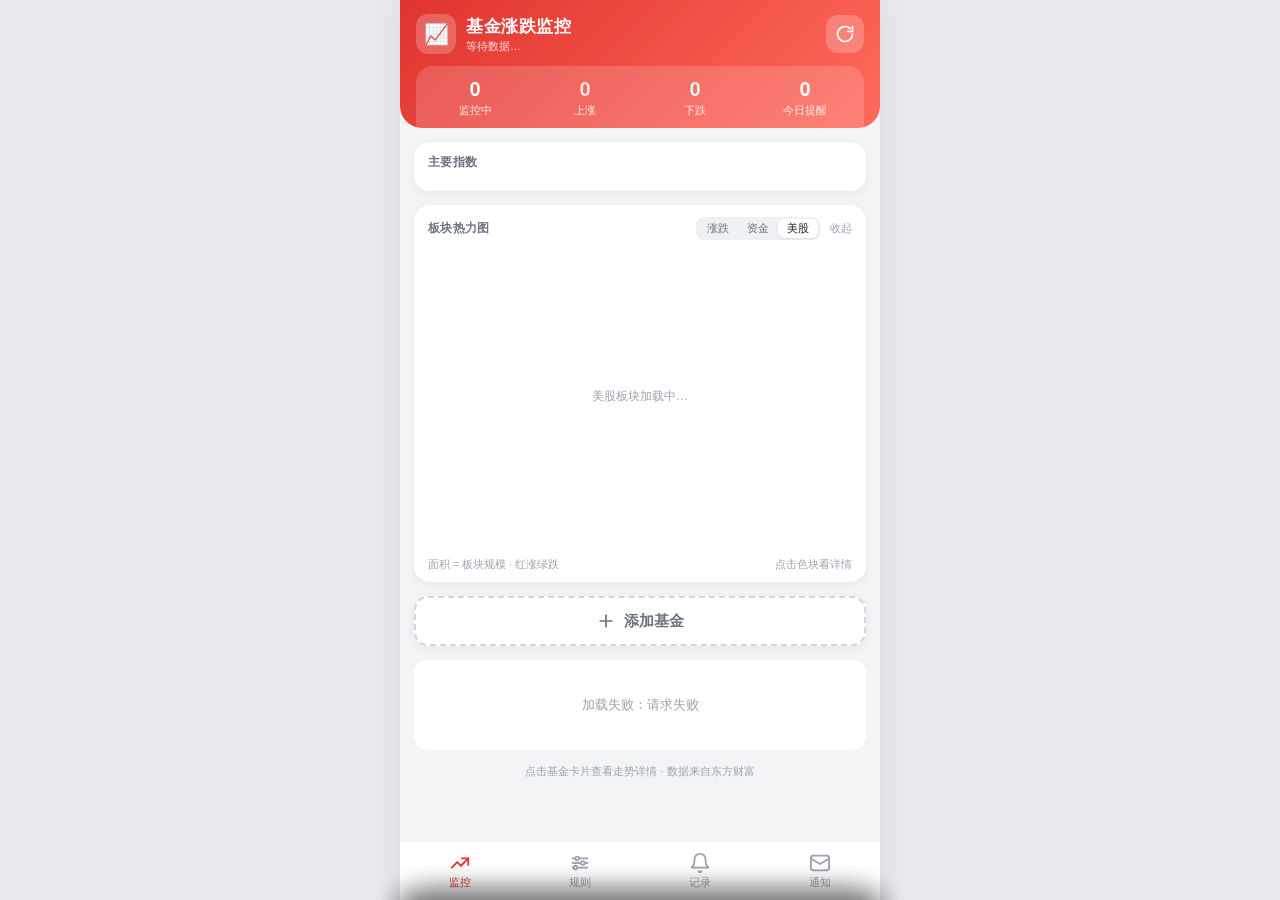
==== commit b66fc295: "v3.32 热力图新增「美股」视图（隔夜板块，早上自动展示） - 热力图卡片第三个标签「美股」：11 个 SPDR 行业板块 treemap，   面积 = 板块规模（份额×现价），颜色 = 涨跌幅（" ====
--- a/templates/index.html
+++ b/templates/index.html
@@ -58,6 +58,7 @@
             <div class="seg" id="heat-seg">
               <button type="button" class="on" data-hmode="chg">涨跌</button>
               <button type="button" data-hmode="flow">资金</button>
+              <button type="button" data-hmode="us">美股</button>
             </div>
             <button type="button" class="heat-fold" id="heat-fold">收起</button>
           </div>
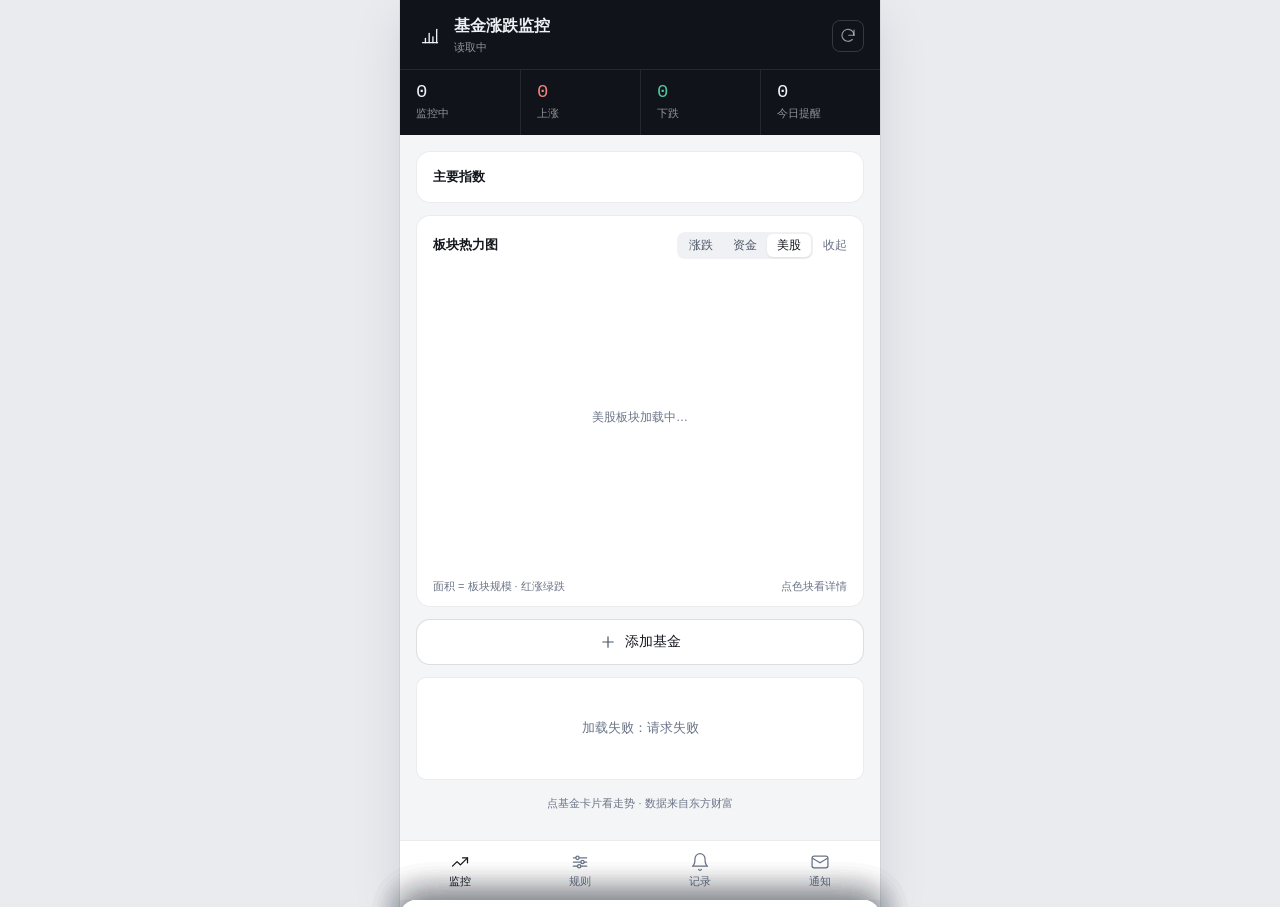
==== commit 75d25375: "v3.41 界面重构：墨色仪表盘 方向：一个人的盘面监控台 —— 深墨状态条 + 浅色数据纸 + 等宽数字。 颜色只剩三种含义：红/绿=涨跌（只在数值上）、琥珀=盘面在动、墨色=可点击。 界面元素永不" ====
--- a/templates/index.html
+++ b/templates/index.html
@@ -3,9 +3,9 @@
 <head>
 <meta charset="UTF-8">
 <meta name="viewport" content="width=device-width, initial-scale=1.0, viewport-fit=cover">
-<meta name="theme-color" content="#e0342f">
+<meta name="theme-color" content="#101319">
 <meta name="apple-mobile-web-app-capable" content="yes">
-<meta name="apple-mobile-web-app-status-bar-style" content="default">
+<meta name="apple-mobile-web-app-status-bar-style" content="black-translucent">
 <meta name="apple-mobile-web-app-title" content="基金监控">
 <link rel="manifest" href="/static/manifest.json">
 <link rel="apple-touch-icon" sizes="180x180" href="/static/icons/apple-touch-icon.png?v=2">
@@ -13,23 +13,25 @@
 <link rel="icon" type="image/png" sizes="192x192" href="/static/icons/icon-192.png?v=2">
 <link rel="shortcut icon" href="/static/icons/favicon.ico?v=2">
 <title>基金涨跌监控</title>
-<link rel="stylesheet" href="/static/style.css">
+<link rel="stylesheet" href="/static/style.css?v=342">
 </head>
 <body>
 <div class="app">
 
-  <!-- ===== App 头部 ===== -->
+  <!-- ===== 状态条 ===== -->
   <header class="app-header">
     <div class="header-row">
       <div class="brand">
-        <span class="brand-logo">📈</span>
+        <span class="brand-logo" aria-hidden="true">
+          <svg viewBox="0 0 24 24" width="20" height="20" fill="none" stroke="currentColor" stroke-width="1.6" stroke-linecap="round" stroke-linejoin="round"><path d="M3 20h18"/><path d="M6.5 20v-5"/><path d="M11 20V9"/><path d="M15.5 20v-7"/><path d="M20 20V4"/></svg>
+        </span>
         <div>
           <div class="brand-title">基金涨跌监控</div>
-          <div class="brand-sub" id="last-scan">等待数据…</div>
-        </div>
-      </div>
-      <button id="btn-refresh" class="icon-btn" title="立即刷新">
-        <svg viewBox="0 0 24 24" width="20" height="20" fill="none" stroke="currentColor" stroke-width="2" stroke-linecap="round" stroke-linejoin="round"><path d="M21 12a9 9 0 1 1-2.64-6.36"/><polyline points="21 3 21 9 15 9"/></svg>
+          <div class="brand-sub" id="last-scan">读取中</div>
+        </div>
+      </div>
+      <button id="btn-refresh" class="icon-btn" title="立即刷新" aria-label="立即刷新">
+        <svg viewBox="0 0 24 24" width="18" height="18" fill="none" stroke="currentColor" stroke-width="1.6" stroke-linecap="round" stroke-linejoin="round"><path d="M20 11a8 8 0 1 0-2.3 5.7"/><path d="M20 4v7h-7"/></svg>
       </button>
     </div>
     <div id="summary" class="summary-bar">
@@ -40,14 +42,14 @@
     </div>
   </header>
 
-  <!-- ===== 新提醒浮层（有新提醒时从顶部滑入，最多堆叠 3 张，点击展开详情） ===== -->
+  <!-- ===== 新提醒浮层（最多堆叠 3 张，点击展开详情） ===== -->
   <div id="alert-stack" class="alert-stack" aria-live="polite" aria-label="新的提醒"></div>
 
   <main>
     <!-- ===== 监控列表 ===== -->
     <section id="tab-monitor" class="tab-panel active">
       <div class="index-strip-box">
-        <div class="strip-title">主要指数</div>
+        <div class="strip-title"><span>主要指数</span><span class="strip-time" id="ix-stamp"></span></div>
         <div id="index-strip" class="index-strip"></div>
       </div>
       <!-- ===== 板块热力图（面积=成交额/净流入，颜色=涨跌，点色块看详情） ===== -->
@@ -67,16 +69,16 @@
           <svg id="heat-svg" role="img" aria-label="板块热力图（申万一级 31 个行业）"></svg>
           <div class="heat-foot">
             <span id="heat-note">面积 = 成交额 · 红涨绿跌</span>
-            <span>点击色块看详情</span>
+            <span>点色块看详情</span>
           </div>
         </div>
       </div>
       <button id="btn-add-open" class="add-open-btn">
-        <svg viewBox="0 0 24 24" width="20" height="20" fill="none" stroke="currentColor" stroke-width="2" stroke-linecap="round" stroke-linejoin="round"><line x1="12" y1="5" x2="12" y2="19"/><line x1="5" y1="12" x2="19" y2="12"/></svg>
+        <svg viewBox="0 0 24 24" width="18" height="18" fill="none" stroke="currentColor" stroke-width="1.6" stroke-linecap="round" stroke-linejoin="round"><path d="M12 5v14M5 12h14"/></svg>
         <span>添加基金</span>
       </button>
       <div id="fund-list" class="fund-list"></div>
-      <p class="foot-note">点击基金卡片查看走势详情 · 数据来自东方财富</p>
+      <p class="foot-note">点基金卡片看走势 · 数据来自东方财富</p>
     </section>
 
     <!-- ===== 规则设置 ===== -->
@@ -109,7 +111,7 @@
             </select>
             <label class="switch"><input id="g-cum-on" type="checkbox" checked><i></i></label>
           </div>
-          <p class="hint">累计达到步长即提醒，并从该点重新计算下一段</p>
+          <p class="hint">累计走满步长即提醒，并从该点重新累计下一段</p>
         </div>
         <button id="btn-save-global" class="btn-primary btn-block">保存全局规则</button>
       </div>
@@ -138,32 +140,32 @@
           <h2>浏览器推送</h2>
           <span class="card-badge" id="push-badge">未开启</span>
         </div>
-        <p class="hint">开启后触发预警时浏览器弹系统通知，网页没开也能收到。Android Chrome、桌面 Chrome/Edge 原生支持；可多设备同时订阅。</p>
+        <p class="hint">网页没开也能收到系统通知；Android Chrome 与桌面 Chrome/Edge 支持，可多设备订阅</p>
         <div class="form-row">
           <span class="form-label">推送通知</span>
           <label class="switch"><input id="cf-push" type="checkbox"><i></i></label>
         </div>
         <p class="hint" id="push-status">点开关开启系统通知推送</p>
-        <button id="btn-local-notify" class="btn-selftest">本地通知自测 · A/B 对照（不经过网络）</button>
+        <button id="btn-local-notify" class="btn-selftest">本地通知自测（不走网络）</button>
         <p class="hint" id="selftest-result" hidden></p>
       </div>
 
       <div class="card">
         <div class="card-head"><h2>微信推送</h2></div>
-        <p class="hint">Server酱 SendKey 见 sct.ftqq.com；PushPlus Token 见 pushplus.plus。填一个即可。出于安全考虑，密钥不再回显：显示「已保存（留空保持不变）」表示已配置，想更换直接填新的。</p>
+        <p class="hint">填一个即可。密钥不回显，显示「已保存」即已配置；留空保存则保持不变</p>
         <div class="form-block">
           <div class="form-title">Server酱 SendKey</div>
-          <input id="cf-sk" type="text" placeholder="SCT..." autocomplete="off">
+          <input id="cf-sk" type="text" placeholder="SCT 开头 · sct.ftqq.com" autocomplete="off">
         </div>
         <div class="form-block">
           <div class="form-title">PushPlus Token</div>
-          <input id="cf-pt" type="text" placeholder="留空则不用" autocomplete="off">
+          <input id="cf-pt" type="text" placeholder="pushplus.plus 的 Token" autocomplete="off">
         </div>
       </div>
 
       <div class="card">
         <div class="card-head"><h2>邮件提醒</h2></div>
-        <p class="hint">QQ/163 邮箱需用「授权码」而非登录密码。授权码不再回显，留空即保持不变。</p>
+        <p class="hint">QQ/163 用授权码而不是登录密码，留空保存则保持不变</p>
         <div class="form-block">
           <div class="form-title">SMTP 服务器</div>
           <input id="cf-host" type="text" placeholder="smtp.qq.com">
@@ -192,7 +194,7 @@
 
       <div class="card">
         <div class="card-head"><h2>收盘汇总推送</h2></div>
-        <p class="hint">每个交易日到达设定时间后，推送一条所有基金当日涨跌汇总（受扫描间隔影响，误差约 10 分钟内）</p>
+        <p class="hint">交易日到点推全部基金当日涨跌汇总，误差约 10 分钟内</p>
         <div class="form-row">
           <span class="form-label">推送时间</span>
           <input id="cf-sum-time" type="time" value="20:00">
@@ -202,7 +204,7 @@
 
       <div class="card">
         <div class="card-head"><h2>指数涨跌提醒</h2></div>
-        <p class="hint">主要指数当日涨跌幅达到阈值时推送。<b>同一时间窗内新触发的指数会合并成一条</b>推送（每指数每方向每日只报一次），避免指数一多就十来分钟响一次。</p>
+        <p class="hint">指数当日涨跌越阈值即推；同一时间窗内合并成一条，每指数每方向每日一次</p>
         <div class="form-row">
           <span class="form-label">阈值 ±%</span>
           <input id="cf-ixa-th" type="number" step="0.5" min="0.5" value="1">
@@ -216,7 +218,7 @@
 
       <div class="card">
         <div class="card-head"><h2>盘中快报</h2></div>
-        <p class="hint">交易日到达设定时点各推一条大盘速览：A股核心指数均值 / 涨跌家数 / 领跌领涨。与上面的「指数涨跌提醒」相互独立，两者可同时生效。</p>
+        <p class="hint">交易日到点推大盘速览：均值、领跌领涨、板块，与阈值提醒互不影响</p>
         <div class="form-row">
           <span class="form-label">时点</span>
           <input id="cf-brief-slots" type="text" placeholder="09:35,11:30,14:30">
@@ -226,7 +228,7 @@
 
       <div class="card">
         <div class="card-head"><h2>指数收盘汇总</h2></div>
-        <p class="hint">每个交易日到达设定时间后，推送一条所有指数当日涨跌汇总</p>
+        <p class="hint">交易日到点推全部指数当日涨跌汇总</p>
         <div class="form-row">
           <span class="form-label">推送时间</span>
           <input id="cf-ixs-time" type="time" value="20:00">
@@ -236,7 +238,7 @@
 
       <div class="card">
         <div class="card-head"><h2>美股收盘汇总</h2></div>
-        <p class="hint">每天早晨推送一条美股指数（纳指100）最近一个交易日<b>收盘</b>涨跌汇总，无论涨跌都推；美股不参与盘中实时阈值提醒。<b>只在美股确认收盘后才发</b>（北京时间约 05:00 之后），所以推送时间请设置在 05:00–21:30 之间。</p>
+        <p class="hint">每天早晨推美股前一交易日收盘，涨跌都推。确认收盘后才发（约 05:00 之后），时间建议设在 05:00–21:30</p>
         <div class="form-row">
           <span class="form-label">推送时间</span>
           <input id="cf-usix-time" type="time" value="08:00">
@@ -266,20 +268,20 @@
   <!-- ===== 底部导航 ===== -->
   <nav class="tabbar">
     <button class="tab active" data-tab="monitor">
-      <svg viewBox="0 0 24 24" width="22" height="22" fill="none" stroke="currentColor" stroke-width="2" stroke-linecap="round" stroke-linejoin="round"><polyline points="3 17 9 11 13 15 21 7"/><polyline points="14 7 21 7 21 14"/></svg>
+      <svg viewBox="0 0 24 24" width="20" height="20" fill="none" stroke="currentColor" stroke-width="1.5" stroke-linecap="round" stroke-linejoin="round"><path d="M3 17l5.5-5.5 4 4L21 7"/><path d="M15 7h6v6"/></svg>
       <span>监控</span>
     </button>
     <button class="tab" data-tab="rules">
-      <svg viewBox="0 0 24 24" width="22" height="22" fill="none" stroke="currentColor" stroke-width="2" stroke-linecap="round" stroke-linejoin="round"><line x1="4" y1="7" x2="20" y2="7"/><line x1="4" y1="12" x2="20" y2="12"/><line x1="4" y1="17" x2="20" y2="17"/><circle cx="9" cy="7" r="2" fill="#fff"/><circle cx="15" cy="12" r="2" fill="#fff"/><circle cx="7" cy="17" r="2" fill="#fff"/></svg>
+      <svg viewBox="0 0 24 24" width="20" height="20" fill="none" stroke="currentColor" stroke-width="1.5" stroke-linecap="round"><path d="M4 7h3M11 7h9M4 12h9M17 12h3M4 17h5M13 17h7"/><circle cx="9" cy="7" r="2"/><circle cx="15" cy="12" r="2"/><circle cx="11" cy="17" r="2"/></svg>
       <span>规则</span>
     </button>
     <button class="tab" data-tab="alerts">
-      <svg viewBox="0 0 24 24" width="22" height="22" fill="none" stroke="currentColor" stroke-width="2" stroke-linecap="round" stroke-linejoin="round"><path d="M18 8a6 6 0 0 0-12 0c0 7-3 9-3 9h18s-3-2-3-9"/><path d="M13.7 21a2 2 0 0 1-3.4 0"/></svg>
+      <svg viewBox="0 0 24 24" width="20" height="20" fill="none" stroke="currentColor" stroke-width="1.5" stroke-linecap="round" stroke-linejoin="round"><path d="M18 8a6 6 0 0 0-12 0c0 7-3 9-3 9h18s-3-2-3-9"/><path d="M13.7 21a2 2 0 0 1-3.4 0"/></svg>
       <span>记录</span>
       <i class="tab-dot" id="alert-dot" hidden></i>
     </button>
     <button class="tab" data-tab="notify">
-      <svg viewBox="0 0 24 24" width="22" height="22" fill="none" stroke="currentColor" stroke-width="2" stroke-linecap="round" stroke-linejoin="round"><rect x="2" y="4" width="20" height="16" rx="3"/><path d="m2 7 10 6 10-6"/></svg>
+      <svg viewBox="0 0 24 24" width="20" height="20" fill="none" stroke="currentColor" stroke-width="1.5" stroke-linecap="round" stroke-linejoin="round"><rect x="2.5" y="5" width="19" height="14" rx="2.5"/><path d="M3 7.5l9 5.5 9-5.5"/></svg>
       <span>通知</span>
     </button>
   </nav>
@@ -298,7 +300,9 @@
     <div class="sheet-handle"></div>
     <div class="sheet-head">
       <h3>添加基金</h3>
-      <button class="sheet-close" data-sheet="add">×</button>
+      <button class="sheet-close" data-sheet="add" aria-label="关闭">
+        <svg viewBox="0 0 24 24" width="16" height="16" fill="none" stroke="currentColor" stroke-width="1.6" stroke-linecap="round"><path d="M6 6l12 12M18 6L6 18"/></svg>
+      </button>
     </div>
     <div class="sheet-body">
       <input id="add-code" type="tel" maxlength="6" placeholder="输入 6 位基金代码" inputmode="numeric">
@@ -312,11 +316,13 @@
     <div class="sheet-handle"></div>
     <div class="sheet-head">
       <h3>设置基准净值</h3>
-      <button class="sheet-close" data-sheet="bl">×</button>
+      <button class="sheet-close" data-sheet="bl" aria-label="关闭">
+        <svg viewBox="0 0 24 24" width="16" height="16" fill="none" stroke="currentColor" stroke-width="1.6" stroke-linecap="round"><path d="M6 6l12 12M18 6L6 18"/></svg>
+      </button>
     </div>
     <div class="sheet-body">
       <div class="bl-fund-name" id="bl-fund-name"></div>
-      <p class="hint">设定一个净值作为累计起点（如阶段高点）。若当前已穿越节点阈值，会立即触发提醒并从当前净值重新累计下一段——实现"每跌4%定投"。</p>
+      <p class="hint">设一个净值作为累计起点（如阶段高点）。若已越过节点阈值，会立即提醒并改用当前净值重新累计，实现「每跌 4% 定投」</p>
       <div class="bl-cur">
         <span>当前净值</span>
         <span id="bl-cur-nav" class="bl-cur-val">—</span>
@@ -335,7 +341,9 @@
     <div class="sheet-handle"></div>
     <div class="sheet-head">
       <h3 id="ad-title">提醒详情</h3>
-      <button class="sheet-close" data-sheet="ad">×</button>
+      <button class="sheet-close" data-sheet="ad" aria-label="关闭">
+        <svg viewBox="0 0 24 24" width="16" height="16" fill="none" stroke="currentColor" stroke-width="1.6" stroke-linecap="round"><path d="M6 6l12 12M18 6L6 18"/></svg>
+      </button>
     </div>
     <div class="sheet-body" id="ad-body"></div>
   </div>
@@ -346,12 +354,14 @@
     <div class="sheet-handle"></div>
     <div class="sheet-head">
       <h3 id="sec-title">板块详情</h3>
-      <button class="sheet-close" data-sheet="sec">×</button>
+      <button class="sheet-close" data-sheet="sec" aria-label="关闭">
+        <svg viewBox="0 0 24 24" width="16" height="16" fill="none" stroke="currentColor" stroke-width="1.6" stroke-linecap="round"><path d="M6 6l12 12M18 6L6 18"/></svg>
+      </button>
     </div>
     <div class="sheet-body" id="sec-body"></div>
   </div>
 
   <div id="toast"></div>
-  <script src="/static/app.js"></script>
+  <script src="/static/app.js?v=342"></script>
 </body>
 </html>
--- a/static/style.css
+++ b/static/style.css
@@ -1,36 +1,65 @@
-/* ===== 基础 ===== */
+/* ==========================================================================
+   基金涨跌监控 · 界面样式
+   方向：墨色仪表盘 —— 深墨状态条 + 浅色数据纸 + 等宽数字。
+   颜色只有三种含义，谁都不许越界：
+     红/绿 = 涨 / 跌（只出现在数值上）
+     琥珀   = 盘面在动（交易中、振幅、成交额、基准线）
+     墨色   = 一切可点击的东西（按钮、选中、链接）
+   深度靠发丝线和表面分级，不靠投影和渐变。
+   ========================================================================== */
+
 * { margin: 0; padding: 0; box-sizing: border-box; -webkit-tap-highlight-color: transparent; }
 
 :root {
-  --red: #e0342f;        /* 涨 · 红 */
-  --red-bg: #fdeceb;
-  --green: #0a9d5c;      /* 跌 · 绿 */
-  --green-bg: #e8f7f0;
-  --text: #1f2329;
-  --text-2: #6b7280;
-  --text-3: #9ca3af;
-  --bg: #f3f4f6;
-  --card: #ffffff;
-  --border: #eceef1;
-  --primary: #e0342f;
-  --shadow: 0 2px 10px rgba(31, 35, 41, 0.06);
+  /* 中性墨阶 */
+  --ink-900: #101319;      /* 状态条 */
+  --ink-800: #1a1f27;      /* 主按钮 / 选中 */
+  --ink-700: #262c36;
+  --paper: #f4f5f7;        /* 页面 */
+  --card: #ffffff;         /* 卡面 */
+  --raised: #eff1f4;       /* 抬起：输入底、选中行 */
+  --line: rgba(17, 24, 39, .08);
+  --line-2: rgba(17, 24, 39, .14);
+  --t1: #12151b;           /* 主文字 */
+  --t2: #4b5565;           /* 次文字 */
+  --t3: #6b7487;           /* 说明 / 元信息（白底 4.7:1） */
+
+  /* 语义：涨跌 */
+  --red: #d33a30;
+  --red-bg: #fbeceb;
+  --red-soft: #f2cfcb;
+  --green: #0b8a5e;
+  --green-bg: #e9f5ef;
+  --green-soft: #c9e7db;
+
+  /* 语义：盘面状态 */
+  --amber: #96590a;
+  --amber-bg: #fbf3e6;
+  --amber-line: #ecdfc7;
+
+  /* 深底上的浅色 */
+  --on-ink-1: #eef1f6;
+  --on-ink-2: rgba(238, 241, 246, .58);
+  --on-ink-up: #f0837b;
+  --on-ink-down: #4ec79c;
+
   --mono: ui-monospace, "SF Mono", "JetBrains Mono", "Cascadia Mono", Consolas, monospace;
-  --track: #eef0f3;
-  --ease-out: cubic-bezier(.16, 1, .3, 1);
-  /* 指数详情专用的第三类色：盘面特性（振幅/成交额）。
-     涨跌已有红绿，位置类的轨道用中性灰，这里再用一个琥珀把「特性」区分出来，
-     否则所有格子一个颜色，一眼看不出哪条才是重点。 */
-  --amber: #b45309;
-  --amber-bg: #fef6ec;
-  --amber-line: #f0dcc2;
+  --r-card: 14px;
+  --r-in: 10px;
+  --r-ctl: 8px;
+  --ease: cubic-bezier(.22, 1, .36, 1);
+  --d1: 140ms;
+  --d2: 200ms;
+  --d3: 320ms;
 }
 
 html { font-size: 16px; }
 body {
   font-family: -apple-system, BlinkMacSystemFont, "PingFang SC", "Microsoft YaHei", "Segoe UI", sans-serif;
-  background: #e8eaee;
-  color: var(--text);
+  background: #e9ebef;
+  color: var(--t1);
   min-height: 100vh;
+  -webkit-font-smoothing: antialiased;
 }
 
 /* 手机宽度容器：桌面浏览时居中呈手机尺寸 */
@@ -38,310 +67,376 @@
   max-width: 480px;
   margin: 0 auto;
   min-height: 100vh;
-  background: var(--bg);
+  background: var(--paper);
   position: relative;
-  box-shadow: 0 0 40px rgba(0,0,0,.08);
-}
-
-/* ===== 头部 ===== */
+  box-shadow: 0 0 0 1px rgba(17, 24, 39, .06), 0 18px 48px rgba(17, 24, 39, .10);
+}
+
+/* ===== 状态条（头部） ===== */
 .app-header {
-  background: linear-gradient(135deg, #e0342f 0%, #ff6a5c 100%);
-  color: #fff;
-  padding: 14px 16px 0;
-  border-radius: 0 0 22px 22px;
+  background: var(--ink-900);
+  color: var(--on-ink-1);
+  padding: 0;
+  border-radius: 0;
 }
 .header-row {
-  display: flex; align-items: center; justify-content: space-between;
-  padding-bottom: 12px;
-}
-.brand { display: flex; align-items: center; gap: 10px; }
+  display: flex; align-items: center; justify-content: space-between; gap: 12px;
+  padding: 16px 16px 14px;
+}
+.brand { display: flex; align-items: center; gap: 10px; min-width: 0; }
 .brand-logo {
-  width: 40px; height: 40px; border-radius: 12px;
-  background: rgba(255,255,255,.22);
-  display: flex; align-items: center; justify-content: center; font-size: 20px;
-}
-.brand-title { font-size: 17px; font-weight: 700; letter-spacing: .5px; }
-.brand-sub { font-size: 11px; opacity: .85; margin-top: 1px; }
+  width: 28px; height: 28px; flex-shrink: 0;
+  display: flex; align-items: center; justify-content: center;
+  color: var(--on-ink-1);
+}
+.brand-logo svg { display: block; }
+.brand-title { font-size: 16px; font-weight: 600; letter-spacing: 0; }
+.brand-sub {
+  font-size: 11px; color: var(--on-ink-2); margin-top: 3px;
+  font-family: var(--mono); font-variant-numeric: tabular-nums;
+}
 
 .icon-btn {
-  width: 38px; height: 38px; border: none; border-radius: 12px;
-  background: rgba(255,255,255,.22); color: #fff;
+  width: 32px; height: 32px; flex-shrink: 0;
+  border: 1px solid rgba(255, 255, 255, .16); border-radius: var(--r-ctl);
+  background: transparent; color: var(--on-ink-2);
   display: flex; align-items: center; justify-content: center;
-  cursor: pointer; transition: transform .15s;
-}
-.icon-btn:active { transform: rotate(180deg); }
-.icon-btn.spinning svg { animation: spin .8s linear infinite; }
+  cursor: pointer;
+  transition: color var(--d1) var(--ease), border-color var(--d1) var(--ease);
+}
+.icon-btn:hover { color: var(--on-ink-1); border-color: rgba(255, 255, 255, .3); }
+.icon-btn:active { color: var(--on-ink-1); }
+.icon-btn.spinning svg { animation: spin .9s linear infinite; }
 @keyframes spin { to { transform: rotate(360deg); } }
 
-/* 概览统计条 */
+/* 概览统计：做成状态条下沿的一排读数，用发丝线分栏 */
 .summary-bar {
   display: grid; grid-template-columns: repeat(4, 1fr);
-  background: rgba(255,255,255,.16);
-  border-radius: 16px 16px 0 0;
-  padding: 12px 4px 10px;
-}
-.sum-item { display: flex; flex-direction: column; align-items: center; gap: 2px; }
-.sum-num { font-size: 20px; font-weight: 700; font-variant-numeric: tabular-nums; }
-.sum-num.up { color: #ffe3e1; }
-.sum-num.down { color: #d9f5e8; }
-.sum-label { font-size: 11px; opacity: .85; }
+  background: transparent; border-radius: 0;
+  border-top: 1px solid rgba(255, 255, 255, .09);
+  padding: 0;
+}
+.sum-item {
+  display: flex; flex-direction: column; align-items: flex-start; gap: 3px;
+  padding: 12px 12px 14px 16px;
+}
+.sum-item + .sum-item { border-left: 1px solid rgba(255, 255, 255, .09); }
+.sum-num {
+  font-size: 19px; font-weight: 500; line-height: 1.1; color: var(--on-ink-1);
+  font-family: var(--mono); font-variant-numeric: tabular-nums;
+}
+.sum-num.up { color: var(--on-ink-up); }
+.sum-num.down { color: var(--on-ink-down); }
+.sum-label { font-size: 11px; color: var(--on-ink-2); }
 
 /* ===== 主体 ===== */
-main { padding: 14px 14px 96px; }
-.tab-panel { display: none; animation: fadeIn .25s ease; }
-.tab-panel.active { display: block; }
-@keyframes fadeIn { from { opacity: 0; transform: translateY(6px); } to { opacity: 1; transform: none; } }
-
-/* ===== 添加基金 ===== */
+main { padding: 16px 16px 96px; }
+.tab-panel { display: none; }
+.tab-panel.active { display: block; animation: panelIn var(--d2) var(--ease); }
+@keyframes panelIn { from { opacity: 0; } to { opacity: 1; } }
+
+/* ===== 添加基金（全站唯一的新增动作，给实心描边卡，不做虚框占位） ===== */
 .add-open-btn {
   display: flex; align-items: center; justify-content: center; gap: 8px;
-  width: 100%; margin-bottom: 14px;
-  padding: 13px; border: 2px dashed #d4d6db; border-radius: 14px;
-  background: var(--card); color: var(--text-2);
-  font-size: 15px; font-weight: 600; cursor: pointer;
-  box-shadow: var(--shadow); transition: all .15s;
-}
-.add-open-btn:active { border-color: var(--primary); color: var(--primary); background: #fff7f6; }
-
+  width: 100%; margin-bottom: 12px;
+  padding: 13px 16px; border: 1px solid var(--line-2); border-radius: var(--r-card);
+  background: var(--card); color: var(--t1);
+  font-size: 14px; font-weight: 500; font-family: inherit; cursor: pointer;
+  transition: background-color var(--d1) var(--ease), border-color var(--d1) var(--ease);
+}
+.add-open-btn:hover { border-color: var(--t3); }
+.add-open-btn:active { background: var(--raised); }
+.add-open-btn svg { color: var(--t2); }
+
+/* ===== 按钮 ===== */
 .btn-primary {
-  border: none; border-radius: 10px; background: linear-gradient(135deg, #e0342f, #ff6a5c);
-  color: #fff; font-size: 15px; font-weight: 600;
-  padding: 10px 20px; cursor: pointer; transition: opacity .15s;
-}
-.btn-primary:active { opacity: .82; }
+  border: none; border-radius: var(--r-ctl); background: var(--ink-800);
+  color: #fff; font-size: 14px; font-weight: 500; font-family: inherit;
+  padding: 11px 18px; cursor: pointer;
+  transition: background-color var(--d1) var(--ease);
+}
+.btn-primary:hover { background: var(--ink-700); }
+.btn-primary:active { background: var(--ink-900); }
 .btn-ghost {
-  border: 1.5px solid var(--border); border-radius: 12px;
-  background: var(--card); color: var(--text); font-size: 15px;
-  padding: 12px; cursor: pointer;
-}
+  border: 1px solid var(--line-2); border-radius: var(--r-ctl);
+  background: var(--card); color: var(--t1); font-size: 14px; font-family: inherit;
+  padding: 11px; cursor: pointer;
+  transition: background-color var(--d1) var(--ease);
+}
+.btn-ghost:active { background: var(--raised); }
 .btn-block { width: 100%; padding: 12px; margin-top: 4px; }
-.btn-col { display: flex; flex-direction: column; gap: 10px; margin-bottom: 20px; }
-
-/* 本地通知自测按钮：故意做成"次要操作"的样子（虚线描边 + 小字号），
-   它是诊断入口而不是日常功能，不该和「开启推送」抢注意力 */
+.btn-col { display: flex; flex-direction: column; gap: 8px; margin-bottom: 16px; }
+
+/* 本地通知自测：诊断入口，故意压成最次要的样式 */
 .btn-selftest {
-  width: 100%; margin-top: 10px; padding: 9px;
-  border: 1.5px dashed var(--border); border-radius: 10px;
-  background: transparent; color: var(--text-2);
-  font-size: 12.5px; font-family: inherit; cursor: pointer;
-}
-.btn-selftest:active { background: #f4f5f7; }
+  width: 100%; margin-top: 12px; padding: 10px;
+  border: 1px solid var(--line); border-radius: var(--r-ctl);
+  background: transparent; color: var(--t3);
+  font-size: 12px; font-family: inherit; cursor: pointer;
+  transition: background-color var(--d1) var(--ease);
+}
+.btn-selftest:active { background: var(--raised); }
 .btn-selftest:disabled { opacity: .5; }
 
 /* ===== 基金卡片 ===== */
 .fund-list { display: flex; flex-direction: column; gap: 12px; }
 .fund-card {
-  background: var(--card); border-radius: 16px; box-shadow: var(--shadow);
-  overflow: hidden; transition: box-shadow .2s;
-}
-.fund-card.open { box-shadow: 0 4px 18px rgba(31,35,41,.12); }
+  background: var(--card); border: 1px solid var(--line); border-radius: var(--r-card);
+  overflow: hidden;
+  transition: border-color var(--d1) var(--ease);
+}
+.fund-card.open { border-color: var(--line-2); }
 .fund-card.disabled .fund-main { opacity: .55; }
 
-.fund-main { padding: 14px 16px 12px; cursor: pointer; }
-.fund-head { display: flex; justify-content: space-between; align-items: flex-start; gap: 8px; }
-.fund-name { font-size: 15px; font-weight: 600; line-height: 1.3; word-break: break-all; }
-.fund-code { font-size: 12px; color: var(--text-3); margin-top: 2px; font-variant-numeric: tabular-nums; }
+.fund-main { padding: 16px; cursor: pointer; }
+.fund-head { display: flex; justify-content: space-between; align-items: flex-start; gap: 12px; }
+.fund-name { font-size: 15px; font-weight: 500; line-height: 1.35; word-break: break-all; }
+.fund-code {
+  font-size: 11.5px; color: var(--t3); margin-top: 4px;
+  font-family: var(--mono); font-variant-numeric: tabular-nums;
+}
+.fund-flag {
+  display: inline-block; font-size: 11px; color: var(--t3);
+  border: 1px solid var(--line-2); border-radius: 4px;
+  padding: 1px 6px; margin-left: 6px; vertical-align: 1px; font-weight: 400;
+}
 
 .fund-big { text-align: right; flex-shrink: 0; }
 .fund-big .num {
-  font-size: 27px; font-weight: 700; line-height: 1.1;
-  font-variant-numeric: tabular-nums;
+  font-size: 26px; font-weight: 500; line-height: 1.05;
+  font-family: var(--mono); font-variant-numeric: tabular-nums;
 }
 .fund-big .num.up { color: var(--red); }
 .fund-big .num.down { color: var(--green); }
-.fund-big .num.flat { color: var(--text-2); }
-.fund-big .cap { font-size: 11px; color: var(--text-3); margin-top: 2px; }
-
+.fund-big .num.flat { color: var(--t2); }
+.fund-big .cap { font-size: 11px; color: var(--t3); margin-top: 4px; }
+
+/* 三格读数：用发丝线分栏，不用三块灰底（去模板感的关键一处） */
 .fund-grid {
-  display: grid; grid-template-columns: 1fr 1fr 1fr; gap: 8px;
-  margin-top: 12px;
-}
-.cell { text-align: center; background: #f8f9fb; border-radius: 10px; padding: 8px 4px; }
-.cell .k { font-size: 11px; color: var(--text-3); }
-.cell .v { font-size: 14px; font-weight: 600; margin-top: 2px; font-variant-numeric: tabular-nums; }
+  display: grid; grid-template-columns: repeat(3, 1fr);
+  margin-top: 14px; padding-top: 12px; border-top: 1px solid var(--line);
+}
+.cell { text-align: left; padding: 0; }
+.cell + .cell { border-left: 1px solid var(--line); padding-left: 12px; }
+.cell .k { font-size: 11px; color: var(--t3); }
+.cell .v {
+  font-size: 14px; font-weight: 500; margin-top: 4px;
+  font-family: var(--mono); font-variant-numeric: tabular-nums;
+}
 .cell .v.up { color: var(--red); }
 .cell .v.down { color: var(--green); }
 
 /* 累计节点进度 */
-.cum-progress { margin-top: 12px; }
+.cum-progress { margin-top: 14px; }
 .cum-progress .cum-label {
-  display: flex; justify-content: space-between; font-size: 11px; color: var(--text-3);
-  margin-bottom: 5px;
-}
-.bar { height: 7px; background: #eef0f3; border-radius: 99px; overflow: hidden; }
+  display: flex; justify-content: space-between; gap: 8px;
+  font-size: 11px; color: var(--t3); margin-bottom: 6px;
+  font-variant-numeric: tabular-nums;
+}
+.bar { height: 3px; background: var(--raised); border-radius: 2px; overflow: hidden; }
 .bar-fill {
-  height: 100%; border-radius: 99px;
-  transition: width .5s ease;
-  background: linear-gradient(90deg, #ff8a80, #e0342f);
-}
-.bar-fill.g { background: linear-gradient(90deg, #6fdcae, #0a9d5c); }
+  height: 100%; border-radius: 2px; background: var(--red);
+  transition: width var(--d3) var(--ease);
+}
+.bar-fill.g { background: var(--green); }
 
 /* 展开详情 */
-.fund-detail { display: none; border-top: 1px dashed var(--border); }
-.fund-card.open .fund-detail { display: block; animation: fadeIn .25s ease; }
+.fund-detail { display: none; border-top: 1px solid var(--line); }
+.fund-card.open .fund-detail { display: block; }
 
 .chart-box { padding: 14px 16px 4px; }
 .chart-box .chart-title {
-  display: flex; justify-content: space-between; align-items: center;
-  font-size: 12px; color: var(--text-2); margin-bottom: 6px;
-}
+  display: flex; justify-content: space-between; align-items: baseline; gap: 8px;
+  font-size: 12px; color: var(--t3); margin-bottom: 8px;
+}
+.chart-box .chart-stat { font-variant-numeric: tabular-nums; }
 .chart-box svg { width: 100%; height: auto; display: block; }
 
-.detail-rows { padding: 8px 16px 6px; }
+.detail-rows { padding: 6px 16px 4px; }
 .d-row {
-  display: flex; justify-content: space-between; align-items: center;
-  padding: 7px 0; font-size: 13px;
-  border-bottom: 1px solid #f5f6f8;
+  display: flex; justify-content: space-between; align-items: baseline; gap: 12px;
+  padding: 8px 0; font-size: 13px;
+  border-bottom: 1px solid var(--line);
 }
 .d-row:last-child { border-bottom: none; }
-.d-row .dk { color: var(--text-2); }
-.d-row .dv { font-weight: 600; font-variant-numeric: tabular-nums; }
+.d-row .dk { color: var(--t2); flex-shrink: 0; }
+.d-row .dv {
+  font-weight: 500; text-align: right;
+  font-family: var(--mono); font-variant-numeric: tabular-nums;
+}
 .d-row .dv.up { color: var(--red); }
 .d-row .dv.down { color: var(--green); }
 
-.fund-ops {
-  display: flex; gap: 8px; padding: 10px 16px 14px;
-}
+.fund-ops { display: flex; gap: 8px; padding: 12px 16px 16px; }
 .fund-ops button {
-  flex: 1; border: 1.5px solid var(--border); background: #fff;
-  border-radius: 10px; padding: 9px 0; font-size: 13px;
-  color: var(--text-2); cursor: pointer;
-}
-.fund-ops button[data-act="open-bl"] { color: var(--primary); border-color: #f6cfce; background: #fff7f6; font-weight: 600; }
-.fund-ops button.warn { color: var(--red); border-color: #f6cfce; background: #fff7f6; }
+  flex: 1; border: 1px solid var(--line-2); background: var(--card);
+  border-radius: var(--r-ctl); padding: 10px 0; font-size: 13px;
+  color: var(--t2); font-family: inherit; cursor: pointer;
+  transition: background-color var(--d1) var(--ease);
+}
+.fund-ops button:active { background: var(--raised); }
+.fund-ops button[data-act="open-bl"] {
+  color: var(--t1); background: var(--raised); border-color: transparent; font-weight: 500;
+}
+.fund-ops button.warn { color: var(--red); border-color: var(--red-soft); background: var(--red-bg); }
 
 /* ===== 通用卡片 ===== */
 .card {
-  background: var(--card); border-radius: 16px; box-shadow: var(--shadow);
-  padding: 16px; margin-bottom: 14px;
-}
-.card-head { display: flex; align-items: center; justify-content: space-between; margin-bottom: 10px; }
-.card-head h2 { font-size: 15px; font-weight: 700; }
+  background: var(--card); border: 1px solid var(--line); border-radius: var(--r-card);
+  padding: 16px; margin-bottom: 12px;
+}
+.card-head { display: flex; align-items: center; justify-content: space-between; gap: 8px; margin-bottom: 10px; }
+.card-head h2 { font-size: 15px; font-weight: 600; }
 .card-badge {
-  font-size: 11px; color: var(--primary); background: var(--red-bg);
-  padding: 3px 8px; border-radius: 99px;
-}
-.card-badge.on { color: #0f6e56; background: #e1f5ee; }
-.hint { font-size: 12px; color: var(--text-3); line-height: 1.5; margin-bottom: 8px; }
+  font-size: 11px; color: var(--t3); background: var(--raised);
+  padding: 2px 8px; border-radius: 4px;
+}
+.card-badge.on { color: var(--green); background: var(--green-bg); }
+.hint { font-size: 12px; color: var(--t3); line-height: 1.6; margin-bottom: 8px; }
+.hint b { color: var(--t2); font-weight: 500; }
 
 .form-block { margin-bottom: 12px; }
-.form-title { font-size: 13px; color: var(--text-2); margin-bottom: 6px; }
+.form-title { font-size: 13px; font-weight: 500; color: var(--t1); margin: 0 0 8px; }
 .form-block input[type="text"], .form-block input[type="password"],
 .form-row input, .form-row select {
-  width: 100%; border: 1.5px solid var(--border); border-radius: 10px;
-  padding: 10px 12px; font-size: 14px; outline: none; background: #fafbfc;
+  width: 100%; border: 1px solid var(--line-2); border-radius: var(--r-ctl);
+  padding: 10px 12px; font-size: 14px; font-family: inherit; outline: none;
+  background: var(--card); color: var(--t1);
+  font-variant-numeric: tabular-nums;
+  transition: border-color var(--d1) var(--ease), box-shadow var(--d1) var(--ease);
 }
 .form-block input:focus, .form-row input:focus, .form-row select:focus {
-  border-color: var(--primary); background: #fff;
+  border-color: var(--t2); box-shadow: 0 0 0 3px rgba(17, 24, 39, .07);
 }
 .form-row {
   display: flex; align-items: center; gap: 10px; margin-bottom: 10px;
 }
-.form-row .form-label { font-size: 13px; color: var(--text-2); flex-shrink: 0; width: 74px; }
+.form-row .form-label { font-size: 13px; color: var(--t2); flex-shrink: 0; width: 76px; }
 .form-row input, .form-row select { flex: 1; width: auto; }
 
-/* 开关 */
+/* 开关：做硬件拨杆（方一点的滑块），不做胶囊 */
 .switch { position: relative; display: inline-block; flex-shrink: 0; }
 .switch input { display: none; }
 .switch i {
-  display: block; width: 44px; height: 25px; border-radius: 99px;
-  background: #dcdfe4; position: relative; transition: background .2s; cursor: pointer;
+  display: block; width: 40px; height: 24px; border-radius: 6px;
+  background: #dfe3e9; position: relative; cursor: pointer;
+  transition: background-color var(--d2) var(--ease);
 }
 .switch i::after {
-  content: ''; position: absolute; top: 2.5px; left: 3px;
-  width: 20px; height: 20px; border-radius: 50%; background: #fff;
-  box-shadow: 0 1px 3px rgba(0,0,0,.2); transition: left .2s;
-}
-.switch input:checked + i { background: var(--primary); }
-.switch input:checked + i::after { left: 21px; }
+  content: ''; position: absolute; top: 3px; left: 3px;
+  width: 18px; height: 18px; border-radius: 4px; background: #fff;
+  transition: transform var(--d2) var(--ease);
+}
+.switch input:checked + i { background: var(--ink-800); }
+.switch input:checked + i::after { transform: translateX(16px); }
 
 /* ===== 基金独立规则 ===== */
-.fund-rules { display: flex; flex-direction: column; gap: 10px; }
-.fr-item {
-  border: 1.5px solid var(--border); border-radius: 12px; padding: 12px;
-}
-.fr-head { display: flex; justify-content: space-between; align-items: center; margin-bottom: 8px; }
-.fr-name { font-size: 14px; font-weight: 600; }
-.fr-code { font-size: 11px; color: var(--text-3); }
-.fr-badge { font-size: 10px; color: var(--primary); background: var(--red-bg); border-radius: 99px; padding: 2px 7px; }
+.fund-rules { display: flex; flex-direction: column; gap: 12px; }
+.fr-item { border: 1px solid var(--line-2); border-radius: var(--r-in); padding: 12px; }
+.fr-head { display: flex; align-items: center; justify-content: space-between; gap: 8px; margin-bottom: 10px; }
+.fr-name { font-size: 13px; font-weight: 500; }
+.fr-code { font-size: 11px; color: var(--t3); font-family: var(--mono); margin-left: 6px; }
+.fr-badge {
+  font-size: 11px; color: var(--t3); background: var(--raised);
+  border-radius: 4px; padding: 2px 8px;
+}
 .fr-row { display: flex; align-items: center; gap: 8px; margin-bottom: 8px; }
-.fr-row .form-label { font-size: 12px; color: var(--text-2); width: 58px; flex-shrink: 0; }
+.fr-row .form-label { font-size: 12px; color: var(--t2); width: 56px; flex-shrink: 0; }
 .fr-row input, .fr-row select {
-  flex: 1; width: auto; border: 1.5px solid var(--border); border-radius: 8px;
-  padding: 7px 8px; font-size: 13px; background: #fafbfc; outline: none;
-}
-.fr-ops { display: flex; gap: 8px; }
+  flex: 1; width: auto; border: 1px solid var(--line-2); border-radius: var(--r-ctl);
+  padding: 8px 10px; font-size: 13px; font-family: inherit;
+  background: var(--card); color: var(--t1); outline: none;
+  font-variant-numeric: tabular-nums;
+}
+.fr-row input:focus, .fr-row select:focus {
+  border-color: var(--t2); box-shadow: 0 0 0 3px rgba(17, 24, 39, .07);
+}
+.fr-ops { display: flex; gap: 8px; margin-top: 4px; }
 .fr-ops button {
-  flex: 1; border: none; border-radius: 8px; padding: 8px 0; font-size: 13px; cursor: pointer;
-}
-.fr-ops .save { background: var(--primary); color: #fff; font-weight: 600; }
-.fr-ops .clear { background: #f4f5f7; color: var(--text-2); }
+  flex: 1; border: 1px solid var(--line-2); border-radius: var(--r-ctl);
+  padding: 8px 0; font-size: 13px; font-family: inherit; cursor: pointer;
+  background: var(--card); color: var(--t2);
+  transition: background-color var(--d1) var(--ease);
+}
+.fr-ops .save { background: var(--ink-800); border-color: var(--ink-800); color: #fff; font-weight: 500; }
+.fr-ops .clear { background: var(--raised); border-color: transparent; }
 
 /* ===== 记录 ===== */
 .chip-row {
-  display: flex; gap: 8px; overflow-x: auto; padding-bottom: 10px;
+  display: flex; gap: 6px; overflow-x: auto; padding-bottom: 10px;
   scrollbar-width: none;
 }
 .chip-row::-webkit-scrollbar { display: none; }
 .chip {
-  flex-shrink: 0; border: 1.5px solid var(--border); background: var(--card);
-  border-radius: 99px; padding: 6px 14px; font-size: 13px; color: var(--text-2);
-  cursor: pointer;
-}
-.chip.active { background: var(--primary); border-color: var(--primary); color: #fff; }
-
-.alert-list { display: flex; flex-direction: column; gap: 10px; }
+  flex-shrink: 0; border: 1px solid var(--line-2); background: var(--card);
+  border-radius: var(--r-ctl); padding: 6px 12px; font-size: 12.5px; color: var(--t2);
+  font-family: inherit; cursor: pointer;
+  transition: background-color var(--d1) var(--ease), color var(--d1) var(--ease);
+}
+.chip.active { background: var(--ink-800); border-color: var(--ink-800); color: #fff; }
+
+.alert-list { display: flex; flex-direction: column; gap: 8px; }
 .alert-item {
-  background: var(--card); border-radius: 14px; box-shadow: var(--shadow);
-  padding: 12px 14px; border-left: 4px solid var(--border);
-}
-.alert-item.up { border-left-color: var(--red); }
-.alert-item.down { border-left-color: var(--green); }
-.alert-top { display: flex; justify-content: space-between; align-items: center; }
-.alert-title { font-size: 14px; font-weight: 600; }
-.alert-time { font-size: 11px; color: var(--text-3); font-variant-numeric: tabular-nums; }
-.alert-msg { font-size: 12px; color: var(--text-2); margin-top: 6px; line-height: 1.55; }
+  background: var(--card); border: 1px solid var(--line); border-radius: var(--r-in);
+  padding: 12px 14px; cursor: pointer;
+  transition: border-color var(--d1) var(--ease);
+}
+.alert-item:active { border-color: var(--line-2); }
+/* 方向不用粗色条，用 3px 内嵌竖标 —— 不抢版面，扫一眼还能分方向 */
+.alert-item.up { box-shadow: inset 3px 0 0 0 var(--red); }
+.alert-item.down { box-shadow: inset 3px 0 0 0 var(--green); }
+.alert-top { display: flex; justify-content: space-between; align-items: center; gap: 8px; }
+.alert-title { font-size: 14px; font-weight: 500; }
+.alert-time {
+  font-size: 11px; color: var(--t3);
+  font-family: var(--mono); font-variant-numeric: tabular-nums;
+}
+.alert-msg { font-size: 12px; color: var(--t2); margin-top: 6px; line-height: 1.6; }
 .alert-tags { display: flex; flex-wrap: wrap; gap: 6px; margin-top: 8px; }
 .tag {
-  font-size: 10.5px; padding: 2.5px 8px; border-radius: 99px;
-  background: #f4f5f7; color: var(--text-2);
+  font-size: 11px; padding: 2px 8px; border-radius: 4px;
+  background: var(--raised); color: var(--t2);
 }
 .tag.up { background: var(--red-bg); color: var(--red); }
 .tag.down { background: var(--green-bg); color: var(--green); }
+.tag.err { background: var(--red-bg); color: var(--red); }
 
 /* ===== 空状态 / 提示 ===== */
 .empty {
-  text-align: center; color: var(--text-3); font-size: 13px;
-  padding: 36px 10px; background: var(--card); border-radius: 14px;
-}
-.foot-note { text-align: center; font-size: 11px; color: var(--text-3); margin-top: 14px; }
+  text-align: center; color: var(--t3); font-size: 12.5px; line-height: 1.7;
+  padding: 40px 16px; background: var(--card);
+  border: 1px solid var(--line); border-radius: var(--r-in);
+}
+.foot-note { text-align: center; font-size: 11px; color: var(--t3); margin-top: 16px; }
 
 /* ===== 底部导航 ===== */
 .tabbar {
   position: fixed; bottom: 0; left: 50%; transform: translateX(-50%);
   width: 100%; max-width: 480px;
-  background: rgba(255,255,255,.96); backdrop-filter: blur(12px);
-  border-top: 1px solid var(--border);
+  background: rgba(255, 255, 255, .94); backdrop-filter: blur(12px);
+  border-top: 1px solid var(--line);
   display: grid; grid-template-columns: repeat(4, 1fr);
   padding: 6px 0 calc(6px + env(safe-area-inset-bottom));
   z-index: 50;
 }
 .tab {
-  border: none; background: none; color: var(--text-3);
-  display: flex; flex-direction: column; align-items: center; gap: 2px;
-  font-size: 10.5px; cursor: pointer; padding: 4px 0;
-}
-.tab.active { color: var(--primary); }
+  border: none; background: none; color: var(--t3);
+  display: flex; flex-direction: column; align-items: center; gap: 3px;
+  font-size: 10.5px; font-family: inherit; cursor: pointer; padding: 5px 0;
+  transition: color var(--d1) var(--ease);
+}
+.tab.active { color: var(--t1); font-weight: 500; }
 .tab:active { opacity: .7; }
 
 /* ===== Toast ===== */
 #toast {
-  position: fixed; top: 18px; left: 50%; transform: translateX(-50%) translateY(-80px);
+  position: fixed; top: 16px; left: 50%; transform: translateX(-50%) translateY(-96px);
   max-width: 86%; z-index: 99;
-  background: rgba(20,22,26,.92); color: #fff;
-  font-size: 13px; line-height: 1.5;
-  padding: 10px 18px; border-radius: 99px;
-  transition: transform .3s ease; pointer-events: none;
+  background: var(--ink-800); color: #fff;
+  font-size: 12.5px; line-height: 1.5;
+  padding: 10px 14px; border-radius: var(--r-ctl);
+  box-shadow: 0 8px 24px rgba(17, 24, 39, .18);
+  transition: transform var(--d2) var(--ease); pointer-events: none;
   text-align: center;
 }
 #toast.show { transform: translateX(-50%) translateY(0); }
@@ -349,600 +444,596 @@
 /* 涨跌配色（中国股市习惯：涨红跌绿） */
 .up { color: var(--red); }
 .down { color: var(--green); }
-.flat { color: var(--text-2); }
-
-/* ===== 指数分区（A股 / 港股 / 美股） =====
-   一行横滑在 8 个指数时已经偏挤，加到 10 个后改为按市场分段 + 网格铺开：
-   全部指数一眼可见、格子更大更好点。网格用 6 轨道 + span 控制列数：
-   3 个 = 一行三格（span 2）；2 个 / 4 个 = 各半（span 3）；
-   A股 5 个 = 3 + 2（第二行两格撑满，不留空洞）。 */
+.flat { color: var(--t2); }
+
+/* ==========================================================================
+   指数分区（A股 / 亚太 / 欧洲 / 美洲）
+   同组列宽必须一致 —— 之前用 span 让末行格子变宽，两行宽窄不一，肉眼就散。
+   现在每组的列数由 data-count 决定，末行宁可空一格，也不改格子宽度。
+   ========================================================================== */
 .index-strip-box {
-  background: var(--card); border-radius: 16px; box-shadow: var(--shadow);
-  padding: 12px 14px 10px; margin-bottom: 14px;
+  background: var(--card); border: 1px solid var(--line); border-radius: var(--r-card);
+  padding: 16px 16px 12px; margin-bottom: 12px;
 }
 .index-strip-box .strip-title {
-  font-size: 12px; color: var(--text-2); font-weight: 600;
-  margin-bottom: 10px; letter-spacing: .3px;
+  display: flex; align-items: baseline; justify-content: space-between; gap: 8px;
+  font-size: 13px; color: var(--t1); font-weight: 600;
+  margin-bottom: 4px; letter-spacing: 0;
+}
+.strip-time {
+  font-size: 11px; color: var(--t3); font-weight: 400;
+  font-family: var(--mono); font-variant-numeric: tabular-nums;
 }
 .index-strip { display: flex; flex-direction: column; }
 
 .ix-group-head {
   display: flex; align-items: center; justify-content: space-between;
-  margin: 2px 0 8px;
+  margin: 12px 0 2px;
 }
 .ix-group-name {
-  font-size: 12px; font-weight: 600; color: var(--text);
-  display: flex; align-items: center; gap: 6px;
-}
-/* 交易状态胶囊：只承担"状态"，不占涨跌红绿；进行中用琥珀，其余中性灰 */
+  font-size: 12px; font-weight: 500; color: var(--t2);
+  display: inline-flex; align-items: center; gap: 6px;
+}
+/* 交易状态：一个点 + 文字，不做胶囊 */
 .ix-pill {
-  font-size: 10.5px; font-weight: 400; border-radius: 99px;
-  padding: 1px 8px 1px 7px; display: inline-flex; align-items: center; gap: 4px;
-  color: var(--text-2); background: var(--track); letter-spacing: 0;
+  font-size: 11px; font-weight: 400; color: var(--t3);
+  display: inline-flex; align-items: center; gap: 6px;
+  background: none; padding: 0;
 }
 .ix-pill::before {
-  content: ''; width: 5px; height: 5px; border-radius: 50%; background: #c3c8cf;
-}
-.ix-pill-trading { color: var(--amber); background: var(--amber-bg); }
-.ix-pill-trading::before { background: #e0932a; }
-.ix-sep { height: 1px; background: var(--border); margin: 10px 0; }
-
-.ix-grid { display: grid; grid-template-columns: repeat(6, 1fr); gap: 8px; }
+  content: ''; width: 5px; height: 5px; border-radius: 50%; background: #c3c9d3;
+}
+.ix-pill-trading { color: var(--amber); }
+.ix-pill-trading::before { background: var(--amber); }
+.ix-sep { height: 1px; background: var(--line); margin: 12px 0 0; }
+
+.ix-grid { display: grid; grid-template-columns: repeat(3, 1fr); column-gap: 12px; row-gap: 0; }
+.ix-grid[data-count="1"] { grid-template-columns: 1fr; }
+.ix-grid[data-count="2"] { grid-template-columns: repeat(2, 1fr); }
+.ix-grid[data-count="4"], .ix-grid[data-count="7"], .ix-grid[data-count="8"] {
+  grid-template-columns: repeat(4, 1fr);
+}
 .ix-cell {
-  grid-column: span 2; min-width: 0; border: none; background: #f8f9fb;
-  border-radius: 10px; padding: 8px 9px; cursor: pointer;
-  display: flex; flex-direction: column; align-items: flex-start; gap: 3px;
-  transition: transform .15s, background .15s; text-align: left;
-}
-.ix-cell:active { transform: scale(.97); background: #f0f2f5; }
-.ix-grid[data-count="2"] .ix-cell,
-.ix-grid[data-count="4"] .ix-cell { grid-column: span 3; }
-.ix-grid[data-count="5"] .ix-cell:nth-child(n+4) { grid-column: span 3; }
-
+  grid-column: auto; min-width: 0;
+  border: none; background: transparent; border-radius: var(--r-ctl);
+  padding: 8px 8px 8px 0; margin: 2px 0; cursor: pointer;
+  display: flex; flex-direction: column; align-items: flex-start; gap: 2px;
+  text-align: left;
+  transition: background-color var(--d1) var(--ease);
+}
+.ix-cell:active { background: var(--raised); }
 .ix-name {
-  font-size: 11px; color: var(--text-2); line-height: 1.2;
+  font-size: 11px; color: var(--t3); line-height: 1.25;
   max-width: 100%; overflow: hidden; text-overflow: ellipsis; white-space: nowrap;
 }
 .ix-val {
-  font-size: 15px; font-weight: 700; color: var(--text);
-  font-variant-numeric: tabular-nums; line-height: 1.15;
-}
-.ix-chg { font-size: 12px; font-weight: 600; font-variant-numeric: tabular-nums; }
+  font-size: 15px; font-weight: 500; color: var(--t1);
+  font-family: var(--mono); font-variant-numeric: tabular-nums; line-height: 1.25;
+}
+.ix-chg {
+  font-size: 11.5px; font-weight: 500;
+  font-family: var(--mono); font-variant-numeric: tabular-nums;
+}
 .ix-chg.up { color: var(--red); }
 .ix-chg.down { color: var(--green); }
-.ix-chg.flat { color: var(--text-2); }
-.ix-empty { font-size: 12px; color: var(--text-3); padding: 8px 4px; }
-
-/* ===== 板块热力图 =====
+.ix-chg.flat { color: var(--t2); }
+.ix-empty { font-size: 12px; color: var(--t3); padding: 12px 0; }
+
+/* ==========================================================================
+   板块热力图（全站唯一允许大面积上色的地方）
    treemap：面积 = 权重（成交额 / 净流入规模），颜色 = 涨跌或资金方向。
-   面积不做压缩 —— 小板块就是小，靠点击看详情。 */
+   ========================================================================== */
 .heat-box {
-  background: var(--card); border-radius: 16px; box-shadow: var(--shadow);
-  padding: 12px 14px 10px; margin-bottom: 14px;
+  background: var(--card); border: 1px solid var(--line); border-radius: var(--r-card);
+  padding: 16px 16px 12px; margin-bottom: 12px;
 }
 .heat-head {
-  display: flex; align-items: center; justify-content: space-between;
-  margin-bottom: 10px;
+  display: flex; align-items: center; justify-content: space-between; gap: 8px;
+  margin-bottom: 12px;
 }
 .heat-title {
-  font-size: 12px; color: var(--text-2); font-weight: 600; letter-spacing: .3px;
-  display: flex; align-items: center; gap: 8px;
-}
-.heat-time { font-size: 10.5px; color: var(--text-3); font-weight: 400; letter-spacing: 0; }
+  font-size: 13px; color: var(--t1); font-weight: 600;
+  display: flex; align-items: baseline; gap: 8px; letter-spacing: 0;
+}
+.heat-time {
+  font-size: 11px; color: var(--t3); font-weight: 400;
+  font-family: var(--mono); font-variant-numeric: tabular-nums;
+}
 .heat-tools { display: flex; align-items: center; gap: 10px; }
-.seg { display: flex; background: var(--track); border-radius: 8px; padding: 2px; }
+.seg { display: flex; background: var(--raised); border-radius: var(--r-ctl); padding: 2px; }
 .seg button {
-  border: 0; background: transparent; font-size: 11px; color: var(--text-2);
-  padding: 2px 9px; border-radius: 6px; cursor: pointer; font-family: inherit;
-}
-.seg button.on { background: #fff; color: var(--text); box-shadow: 0 1px 2px rgba(31,35,41,.08); }
+  border: 0; background: transparent; font-size: 11.5px; color: var(--t2);
+  padding: 4px 10px; border-radius: 6px; cursor: pointer; font-family: inherit;
+  transition: background-color var(--d1) var(--ease), color var(--d1) var(--ease);
+}
+.seg button.on { background: var(--card); color: var(--t1); box-shadow: 0 1px 2px rgba(17, 24, 39, .08); }
 .heat-fold {
-  border: 0; background: none; font-size: 11px; color: var(--text-3);
+  border: 0; background: none; font-size: 11.5px; color: var(--t3);
   cursor: pointer; padding: 2px 0; font-family: inherit;
 }
 .heat-body.folded { display: none; }
 #heat-svg { display: block; width: 100%; height: 300px; }
 .heat-foot {
   display: flex; justify-content: space-between; gap: 8px;
-  margin-top: 8px; font-size: 10.5px; color: var(--text-3);
+  margin-top: 8px; font-size: 11px; color: var(--t3);
 }
 
 /* ===== 板块详情抽屉 ===== */
 .sec-hero {
-  display: flex; justify-content: space-between; align-items: flex-start;
-  gap: 12px; padding-bottom: 12px; border-bottom: 1px solid var(--border);
-}
-.sec-name { font-size: 16px; font-weight: 700; }
-.sec-sub { font-size: 11px; color: var(--text-3); margin-top: 3px; }
+  display: flex; justify-content: space-between; align-items: flex-start; gap: 12px;
+  padding-bottom: 12px; border-bottom: 1px solid var(--line);
+}
+.sec-name { font-size: 15px; font-weight: 600; }
+.sec-sub { font-size: 11.5px; color: var(--t3); }
 .sec-chg {
-  font-size: 25px; font-weight: 800; line-height: 1.05;
-  font-variant-numeric: tabular-nums; flex-shrink: 0;
+  font-size: 24px; font-weight: 500; line-height: 1.05;
+  font-family: var(--mono); font-variant-numeric: tabular-nums; flex-shrink: 0;
 }
 .sec-chg.up { color: var(--red); }
 .sec-chg.down { color: var(--green); }
-.sec-chg.flat { color: var(--text-2); }
+.sec-chg.flat { color: var(--t2); }
 .sec-flow {
   display: flex; justify-content: space-between; align-items: baseline;
   margin-top: 12px;
 }
-.sec-flow .k { font-size: 12px; color: var(--text-2); }
-.sec-flow .v { font-size: 19px; font-weight: 800; font-variant-numeric: tabular-nums; }
+.sec-flow .k { font-size: 12px; color: var(--t2); }
+.sec-flow .v {
+  font-size: 18px; font-weight: 500;
+  font-family: var(--mono); font-variant-numeric: tabular-nums;
+}
 .sec-flow .v.up { color: var(--red); }
 .sec-flow .v.down { color: var(--green); }
-.sec-grid { display: grid; grid-template-columns: 1fr 1fr; gap: 8px; margin-top: 12px; }
-.sec-cell { background: #f8f9fb; border-radius: 10px; padding: 9px 11px; }
-.sec-cell .k { font-size: 11px; color: var(--text-2); }
+.sec-grid { display: grid; grid-template-columns: 1fr 1fr; gap: 1px; margin-top: 12px; background: var(--line); border-radius: var(--r-in); overflow: hidden; }
+.sec-cell { background: var(--card); padding: 10px 12px; }
+.sec-cell .k { font-size: 11px; color: var(--t3); }
 .sec-cell .v {
-  font-size: 14.5px; font-weight: 700; color: var(--text);
-  margin-top: 3px; font-variant-numeric: tabular-nums;
+  font-size: 14px; font-weight: 500; color: var(--t1);
+  margin-top: 3px; font-family: var(--mono); font-variant-numeric: tabular-nums;
 }
 .sec-cell .v.up { color: var(--red); }
 .sec-cell .v.down { color: var(--green); }
 .sec-leader {
   display: flex; align-items: baseline; gap: 8px; margin-top: 12px;
-  padding: 10px 12px; background: var(--amber-bg); border-radius: 10px;
+  padding: 10px 12px; background: var(--amber-bg); border-radius: var(--r-in);
 }
 .sec-leader .k { font-size: 11px; color: var(--amber); flex-shrink: 0; }
-.sec-leader b { font-size: 13.5px; color: var(--text); font-weight: 600; }
-.sec-leader .v { font-size: 13.5px; font-weight: 700; margin-left: auto; font-variant-numeric: tabular-nums; }
+.sec-leader b { font-size: 13px; color: var(--t1); font-weight: 500; }
+.sec-leader .v {
+  font-size: 13px; font-weight: 500; margin-left: auto;
+  font-family: var(--mono); font-variant-numeric: tabular-nums;
+}
 .sec-leader .v.up { color: var(--red); }
 .sec-leader .v.down { color: var(--green); }
 
-/* ===== 指数详情底部抽屉 ===== */
-.ix-mask {
+/* ===== 底部抽屉（指数详情 / 添加 / 基准 / 提醒 / 板块共用） ===== */
+.ix-mask, .sheet-mask {
   position: fixed; inset: 0; z-index: 90;
-  background: rgba(20,22,26,.5);
-  opacity: 0; pointer-events: none; transition: opacity .25s;
-}
-.ix-mask.show { opacity: 1; pointer-events: auto; }
-
-.ix-sheet {
-  position: fixed; left: 50%; bottom: 0; transform: translateX(-50%) translateY(100%);
+  background: rgba(16, 19, 25, .48);
+  opacity: 0; pointer-events: none;
+  transition: opacity var(--d2) var(--ease);
+}
+.ix-mask.show, .sheet-mask.show { opacity: 1; pointer-events: auto; }
+
+.ix-sheet, .sheet {
+  position: fixed; left: 50%; bottom: 0;
+  transform: translateX(-50%) translateY(100%);
   width: 100%; max-width: 480px; z-index: 91;
-  background: #fff; border-radius: 20px 20px 0 0;
-  padding: 8px 18px calc(20px + env(safe-area-inset-bottom));
-  box-shadow: 0 -6px 30px rgba(0,0,0,.18);
-  transition: transform .3s cubic-bezier(.32,.72,.32,1);
-  max-height: 80vh; overflow-y: auto;
-}
-.ix-sheet.show { transform: translateX(-50%) translateY(0); }
+  background: var(--card); border-radius: 16px 16px 0 0;
+  padding: 8px 16px calc(20px + env(safe-area-inset-bottom));
+  box-shadow: 0 -8px 32px rgba(17, 24, 39, .16);
+  transition: transform var(--d3) var(--ease);
+  max-height: 84vh; overflow-y: auto;
+}
+.ix-sheet.show, .sheet.show { transform: translateX(-50%) translateY(0); }
 
 .sheet-handle {
-  width: 36px; height: 4px; border-radius: 99px; background: #dcdfe4;
+  width: 32px; height: 3px; border-radius: 2px; background: #d5d9e0;
   margin: 0 auto 14px;
 }
+.sheet-head {
+  display: flex; justify-content: space-between; align-items: center; gap: 12px;
+  padding-bottom: 12px; border-bottom: 1px solid var(--line);
+}
+.sheet-head h3 { font-size: 16px; font-weight: 600; }
+.sheet-close {
+  width: 32px; height: 32px; flex-shrink: 0;
+  border: 1px solid var(--line-2); border-radius: var(--r-ctl);
+  background: transparent; color: var(--t2);
+  display: flex; align-items: center; justify-content: center;
+  cursor: pointer;
+  transition: background-color var(--d1) var(--ease);
+}
+.sheet-close:active { background: var(--raised); }
+.sheet-body { padding-top: 14px; }
+.sheet-body input {
+  width: 100%; border: 1px solid var(--line-2); border-radius: var(--r-ctl);
+  padding: 11px 12px; font-size: 15px; font-family: inherit; outline: none;
+  background: var(--card); color: var(--t1);
+  font-variant-numeric: tabular-nums; margin-bottom: 12px;
+  transition: border-color var(--d1) var(--ease), box-shadow var(--d1) var(--ease);
+}
+.sheet-body input:focus { border-color: var(--t2); box-shadow: 0 0 0 3px rgba(17, 24, 39, .07); }
+
+/* 设置基准抽屉 */
+.bl-fund-name { font-size: 15px; font-weight: 500; margin-bottom: 6px; }
+.bl-cur {
+  display: flex; justify-content: space-between; align-items: baseline;
+  padding: 10px 12px; background: var(--raised); border-radius: var(--r-ctl);
+  font-size: 13px; color: var(--t2); margin-bottom: 12px;
+}
+.bl-cur-val {
+  font-size: 15px; font-weight: 500; color: var(--t1);
+  font-family: var(--mono); font-variant-numeric: tabular-nums;
+}
+.bl-input-wrap { margin-bottom: 14px; }
+.bl-input-wrap label { display: block; font-size: 12px; color: var(--t2); margin-bottom: 6px; }
+.bl-input-wrap input { margin-bottom: 0; }
+
+/* ===== 指数详情 ===== */
 .ix-sheet-head {
-  display: flex; justify-content: space-between; align-items: center;
-  padding-bottom: 14px; border-bottom: 1px solid var(--border);
-}
-.ix-sheet-name { font-size: 17px; font-weight: 700; }
-.ix-sheet-code { font-size: 12px; color: var(--text-3); margin-top: 2px; font-variant-numeric: tabular-nums; }
+  display: flex; justify-content: space-between; align-items: center; gap: 12px;
+  padding-bottom: 14px; border-bottom: 1px solid var(--line);
+}
+.ix-sheet-name { font-size: 16px; font-weight: 600; }
+.ix-sheet-code {
+  font-size: 11px; color: var(--t3); margin-top: 2px;
+  font-family: var(--mono);
+}
 .ix-sheet-num { text-align: right; }
-.ix-sheet-num .big { font-size: 24px; font-weight: 700; font-variant-numeric: tabular-nums; line-height: 1.1; }
+.ix-sheet-num .big {
+  font-size: 22px; font-weight: 500; line-height: 1.1;
+  font-family: var(--mono); font-variant-numeric: tabular-nums;
+}
 .ix-sheet-num .big.up { color: var(--red); }
 .ix-sheet-num .big.down { color: var(--green); }
-.ix-sheet-num .big.flat { color: var(--text-2); }
-.ix-sheet-num .sub { font-size: 13px; color: var(--text-2); margin-top: 2px; font-variant-numeric: tabular-nums; }
-.ix-sheet-grid {
-  display: grid; grid-template-columns: 1fr 1fr 1fr; gap: 8px;
-  margin-top: 14px;
-}
-.ix-sheet-grid .cell { padding: 10px 4px; }
-.ix-sheet-grid .cell .v { font-size: 15px; }
-.ix-sheet-grid .cell .v.up { color: var(--red); }
-.ix-sheet-grid .cell .v.down { color: var(--green); }
-
-/* ===== 指数详情：分层排版的各个块 =====
-   层级靠三样东西区分，不靠堆颜色：
-   size（涨跌幅 27px / 常规值 14px / 标签 10.5px）
-   weight（主信息 700~800，标签 400）
-   color（只有涨跌与"特性"两类才上色） */
+.ix-sheet-num .big.flat { color: var(--t2); }
+.ix-sheet-num .sub {
+  font-size: 12px; color: var(--t2); margin-top: 3px;
+  font-family: var(--mono); font-variant-numeric: tabular-nums;
+}
+
+/* 层级靠 size / weight / 位置区分，颜色只给涨跌与"盘面特性" */
 .ixs-hero {
-  display: flex; justify-content: space-between; align-items: flex-start;
-  gap: 12px; padding-bottom: 14px; border-bottom: 1px solid var(--border);
+  display: flex; justify-content: space-between; align-items: flex-start; gap: 12px;
+  padding-bottom: 14px; border-bottom: 1px solid var(--line);
 }
 .ixs-hero-l { min-width: 0; }
 .ixs-hero-r { text-align: right; flex-shrink: 0; }
-.ixs-name { font-size: 15px; font-weight: 700; }
+.ixs-name { font-size: 15px; font-weight: 600; }
 .ixs-secid {
-  font-size: 10.5px; font-weight: 500; color: var(--text-3);
+  font-size: 11px; font-weight: 400; color: var(--t3);
   margin-left: 6px; font-family: var(--mono);
 }
 .ixs-price {
-  font-size: 22px; font-weight: 700; margin-top: 3px;
-  font-variant-numeric: tabular-nums; font-family: var(--mono); line-height: 1.1;
-}
-.ixs-time { font-size: 10.5px; color: var(--text-3); margin-top: 3px; font-variant-numeric: tabular-nums; }
-.ixs-big { font-size: 27px; font-weight: 800; line-height: 1.05; font-variant-numeric: tabular-nums; }
+  font-size: 21px; font-weight: 500; margin-top: 4px; line-height: 1.1;
+  font-family: var(--mono); font-variant-numeric: tabular-nums;
+}
+.ixs-time {
+  font-size: 11px; color: var(--t3); margin-top: 4px;
+  font-family: var(--mono); font-variant-numeric: tabular-nums;
+}
+.ixs-big {
+  font-size: 26px; font-weight: 500; line-height: 1.05;
+  font-family: var(--mono); font-variant-numeric: tabular-nums;
+}
 .ixs-big.up { color: var(--red); }
 .ixs-big.down { color: var(--green); }
-.ixs-big.flat { color: var(--text-2); }
+.ixs-big.flat { color: var(--t2); }
 .ixs-chg-amt {
-  font-size: 12.5px; font-weight: 600; margin-top: 4px;
-  font-variant-numeric: tabular-nums;
+  font-size: 12.5px; font-weight: 500; margin-top: 4px;
+  font-family: var(--mono); font-variant-numeric: tabular-nums;
 }
 .ixs-chg-amt.up { color: var(--red); }
 .ixs-chg-amt.down { color: var(--green); }
-.ixs-chg-amt.flat { color: var(--text-2); }
-
-/* 走势图卡：浅底把"图"和下面的数字块区分开 */
-.ixs-chart { margin-top: 14px; background: #fafbfc; border-radius: 12px; padding: 10px 10px 6px; }
+.ixs-chg-amt.flat { color: var(--t2); }
+
+/* 走势图：只留极浅底把"图"与数字块分开 */
+.ixs-chart { margin-top: 14px; background: var(--paper); border-radius: var(--r-in); padding: 10px 10px 6px; }
 .ixs-chart-head {
-  display: flex; justify-content: space-between; align-items: center;
-  gap: 8px; margin-bottom: 4px;
-}
-.ixs-seg { display: flex; background: #eceef1; border-radius: 8px; padding: 2px; flex-shrink: 0; }
+  display: flex; justify-content: space-between; align-items: center; gap: 8px;
+  margin-bottom: 6px;
+}
+.ixs-seg { display: flex; background: var(--raised); border-radius: var(--r-ctl); padding: 2px; flex-shrink: 0; }
 .ixs-seg button {
   border: none; background: transparent; border-radius: 6px; cursor: pointer;
-  font-size: 11.5px; font-weight: 600; color: var(--text-2); padding: 4px 11px;
-  font-family: inherit; transition: background .15s, color .15s;
-}
-.ixs-seg button.on { background: #fff; color: var(--text); box-shadow: 0 1px 3px rgba(31,35,41,.1); }
-.ixs-seg button:disabled { opacity: .38; cursor: default; }
+  font-size: 11.5px; font-weight: 500; color: var(--t2); padding: 4px 12px;
+  font-family: inherit;
+  transition: background-color var(--d1) var(--ease), color var(--d1) var(--ease);
+}
+.ixs-seg button.on { background: var(--card); color: var(--t1); box-shadow: 0 1px 2px rgba(17, 24, 39, .1); }
+.ixs-seg button:disabled { opacity: .4; cursor: default; }
 .ixs-chart-stat {
-  font-size: 11px; color: var(--text-2); font-variant-numeric: tabular-nums;
-  text-align: right; line-height: 1.3;
-}
-.ixs-chart-stat b { font-weight: 700; }
+  font-size: 11px; color: var(--t2); text-align: right; line-height: 1.35;
+  font-family: var(--mono); font-variant-numeric: tabular-nums;
+}
+.ixs-chart-stat b { font-weight: 500; }
 .ixs-chart svg { display: block; width: 100%; height: auto; }
-.ixs-empty { padding: 30px 0; text-align: center; font-size: 12px; color: var(--text-3); }
-
-/* 区间位置条：轨中性、填充中性，只有"现价点"用涨跌色 */
+.ixs-empty { padding: 32px 0; text-align: center; font-size: 12px; color: var(--t3); }
+
+/* 区间位置条：轨与填充都是中性灰，只有现价点吃涨跌色 */
 .ixs-block { margin-top: 14px; }
 .ixs-block-h {
-  display: flex; justify-content: space-between; align-items: baseline;
-  font-size: 11.5px; font-weight: 600; color: var(--text-2); margin-bottom: 9px;
+  display: flex; justify-content: space-between; align-items: baseline; gap: 8px;
+  font-size: 12px; font-weight: 500; color: var(--t2); margin-bottom: 9px;
 }
 .ixs-zone {
-  font-size: 10.5px; font-weight: 600; color: var(--text-2);
-  background: #f1f3f6; border-radius: 99px; padding: 2px 8px;
+  font-size: 11px; font-weight: 400; color: var(--t3);
+  background: var(--raised); border-radius: 4px; padding: 2px 8px;
 }
 .ixs-range { position: relative; height: 24px; }
 .ixs-range-track {
-  position: absolute; left: 0; right: 0; top: 10px; height: 4px;
-  border-radius: 99px; background: var(--track);
+  position: absolute; left: 0; right: 0; top: 10px; height: 3px;
+  border-radius: 2px; background: var(--raised);
 }
 .ixs-range-fill {
-  position: absolute; left: 0; top: 10px; height: 4px;
-  border-radius: 99px; background: #c7ccd4;
+  position: absolute; left: 0; top: 10px; height: 3px;
+  border-radius: 2px; background: #c7ccd4;
 }
 .ixs-range-dot {
-  position: absolute; top: 6px; width: 12px; height: 12px; border-radius: 50%;
-  transform: translateX(-50%); border: 2.5px solid #fff;
-  box-shadow: 0 1px 4px rgba(31,35,41,.22); box-sizing: content-box;
+  position: absolute; top: 7px; width: 10px; height: 10px; border-radius: 50%;
+  transform: translateX(-50%); border: 2px solid var(--card);
+  box-shadow: 0 0 0 1px rgba(17, 24, 39, .12); box-sizing: content-box;
 }
 .ixs-range-dot.up { background: var(--red); }
 .ixs-range-dot.down { background: var(--green); }
-.ixs-range-dot.flat { background: var(--text-2); }
+.ixs-range-dot.flat { background: var(--t2); }
 .ixs-legend {
-  display: flex; justify-content: space-between; align-items: baseline;
-  font-size: 11px; color: var(--text-3); margin-top: 4px;
-}
-.ixs-legend b { font-weight: 700; color: var(--text-2); font-variant-numeric: tabular-nums; }
+  display: flex; justify-content: space-between; align-items: baseline; gap: 8px;
+  font-size: 11px; color: var(--t3); margin-top: 4px;
+}
+.ixs-legend b {
+  font-weight: 500; color: var(--t2);
+  font-family: var(--mono); font-variant-numeric: tabular-nums;
+}
 .ixs-legend .ixs-now b { font-size: 13px; }
 .ixs-legend .ixs-now b.up { color: var(--red); }
 .ixs-legend .ixs-now b.down { color: var(--green); }
-.ixs-legend .ixs-now b.flat { color: var(--text); }
-.ixs-range-meta { font-size: 10.5px; color: var(--text-3); margin-top: 5px; font-variant-numeric: tabular-nums; }
+.ixs-legend .ixs-now b.flat { color: var(--t1); }
+.ixs-range-meta {
+  font-size: 11px; color: var(--t3); margin-top: 5px;
+  font-variant-numeric: tabular-nums;
+}
 .ixs-err {
-  margin-top: 12px; font-size: 10.5px; color: var(--text-3);
-  background: #f8f9fb; border-radius: 8px; padding: 7px 9px;
-}
-
-/* 常规四价：只有相对昨收有意义的才带涨跌色 */
+  margin-top: 12px; font-size: 11px; color: var(--t3);
+  background: var(--paper); border-radius: var(--r-ctl); padding: 8px 10px;
+}
+
+/* 四价：只有相对昨收有意义的才带涨跌色 */
 .ixs-grid {
-  display: grid; grid-template-columns: repeat(4, 1fr);
-  gap: 6px; margin-top: 14px;
-  border-top: 1px solid var(--border); padding-top: 12px;
-}
-.ixs-cell { text-align: center; }
-.ixs-cell .k { display: block; font-size: 10.5px; color: var(--text-3); }
+  display: grid; grid-template-columns: repeat(4, 1fr); gap: 8px;
+  margin-top: 14px; border-top: 1px solid var(--line); padding-top: 12px;
+}
+.ixs-cell { text-align: left; }
+.ixs-cell .k { display: block; font-size: 11px; color: var(--t3); }
 .ixs-cell .v {
-  display: block; margin-top: 3px; font-size: 14px; font-weight: 700;
-  font-variant-numeric: tabular-nums;
+  display: block; margin-top: 3px; font-size: 13.5px; font-weight: 500;
+  font-family: var(--mono); font-variant-numeric: tabular-nums;
 }
 .ixs-cell .v.up { color: var(--red); }
 .ixs-cell .v.down { color: var(--green); }
 
-/* 盘面特性（振幅/成交额）：琥珀色系，与涨跌红绿彻底分开 */
+/* 盘面特性（振幅/成交额）：琥珀，与涨跌红绿彻底分开 */
 .ixs-facts { display: flex; gap: 8px; margin-top: 12px; }
 .ixs-fact {
-  flex: 1; display: flex; justify-content: space-between; align-items: baseline;
-  gap: 6px; background: var(--amber-bg); border: 1px solid var(--amber-line);
-  border-radius: 10px; padding: 8px 10px;
-}
-.ixs-fact .k { font-size: 10.5px; color: var(--amber); opacity: .8; }
-.ixs-fact .v { font-size: 14px; font-weight: 700; color: var(--amber); font-variant-numeric: tabular-nums; }
-
-/* 时间维度对比：数值仍用涨跌色，容器保持中性 */
-.ixs-periods { display: flex; gap: 8px; margin-top: 10px; }
-.ixs-period {
-  flex: 1; background: #f8f9fb; border-radius: 10px;
-  padding: 8px 6px 7px; text-align: center;
-}
-.ixs-period .k { display: block; font-size: 10.5px; color: var(--text-3); margin-bottom: 3px; }
-.ixs-period .v { font-size: 13.5px; font-weight: 700; font-variant-numeric: tabular-nums; }
+  flex: 1; display: flex; justify-content: space-between; align-items: baseline; gap: 6px;
+  background: var(--amber-bg); border: 1px solid var(--amber-line);
+  border-radius: var(--r-in); padding: 8px 10px;
+}
+.ixs-fact .k { font-size: 11px; color: var(--amber); opacity: .85; }
+.ixs-fact .v {
+  font-size: 13.5px; font-weight: 500; color: var(--amber);
+  font-family: var(--mono); font-variant-numeric: tabular-nums;
+}
+
+/* 时间维度对比 */
+.ixs-periods { display: grid; grid-template-columns: repeat(3, 1fr); gap: 1px; margin-top: 12px; background: var(--line); border-radius: var(--r-in); overflow: hidden; }
+.ixs-period { background: var(--card); padding: 10px 12px; }
+.ixs-period .k { display: block; font-size: 11px; color: var(--t3); margin-bottom: 3px; }
+.ixs-period .v {
+  font-size: 13.5px; font-weight: 500;
+  font-family: var(--mono); font-variant-numeric: tabular-nums;
+}
 .ixs-period .v.up { color: var(--red); }
 .ixs-period .v.down { color: var(--green); }
-.ixs-period .v.flat { color: var(--text-2); }
-
-/* ===== 通用底部抽屉（添加基金 / 设置基准） ===== */
-.sheet-mask {
-  position: fixed; inset: 0; z-index: 90;
-  background: rgba(20,22,26,.5);
-  opacity: 0; pointer-events: none; transition: opacity .25s;
-}
-.sheet-mask.show { opacity: 1; pointer-events: auto; }
-
-.sheet {
-  position: fixed; left: 50%; bottom: 0; transform: translateX(-50%) translateY(100%);
-  width: 100%; max-width: 480px; z-index: 91;
-  background: #fff; border-radius: 20px 20px 0 0;
-  padding: 8px 18px calc(20px + env(safe-area-inset-bottom));
-  box-shadow: 0 -6px 30px rgba(0,0,0,.18);
-  transition: transform .3s cubic-bezier(.32,.72,.32,1);
-  max-height: 80vh; overflow-y: auto;
-}
-.sheet.show { transform: translateX(-50%) translateY(0); }
-
-.sheet-head {
-  display: flex; justify-content: space-between; align-items: center;
-  padding-bottom: 12px; border-bottom: 1px solid var(--border);
-}
-.sheet-head h3 { font-size: 16px; font-weight: 700; }
-.sheet-close {
-  width: 30px; height: 30px; border: none; border-radius: 50%;
-  background: #f4f5f7; color: var(--text-2);
-  font-size: 20px; line-height: 1; cursor: pointer;
-  display: flex; align-items: center; justify-content: center;
-}
-.sheet-close:active { background: #e8eaee; }
-
-.sheet-body { padding-top: 14px; }
-.sheet-body input {
-  width: 100%; border: 1.5px solid var(--border); border-radius: 10px;
-  padding: 11px 14px; font-size: 15px; outline: none; background: #fafbfc;
-  font-variant-numeric: tabular-nums; margin-bottom: 12px;
-}
-.sheet-body input:focus { border-color: var(--primary); background: #fff; }
-
-/* 设置基准抽屉内部 */
-.bl-fund-name { font-size: 15px; font-weight: 600; margin-bottom: 6px; }
-.bl-cur {
-  display: flex; justify-content: space-between; align-items: center;
-  padding: 10px 14px; background: #f8f9fb; border-radius: 10px;
-  font-size: 13px; color: var(--text-2); margin-bottom: 12px;
-}
-.bl-cur-val { font-size: 15px; font-weight: 700; color: var(--text); font-variant-numeric: tabular-nums; }
-.bl-input-wrap { margin-bottom: 14px; }
-.bl-input-wrap label {
-  display: block; font-size: 13px; color: var(--text-2); margin-bottom: 6px;
-}
-.bl-input-wrap input { margin-bottom: 0; }
+.ixs-period .v.flat { color: var(--t2); }
 
 /* ===================== 新提醒浮层 ===================== */
-/* 有新提醒时从顶部滑入；最多堆 3 张，点击展开详情抽屉 */
 .alert-stack {
   position: fixed; top: 0; left: 50%; transform: translateX(-50%);
   width: 100%; max-width: 480px; z-index: 60;
-  padding: 10px 12px 0; pointer-events: none;
+  padding: 12px 12px 0; pointer-events: none;
   display: flex; flex-direction: column; gap: 8px;
 }
-
 .alert-pop {
   pointer-events: auto; position: relative;
   display: flex; align-items: stretch;
-  background: #fff; border-radius: 14px;
-  border: 1px solid rgba(31, 35, 41, .07);
-  box-shadow: 0 10px 30px rgba(31, 35, 41, .16), 0 2px 6px rgba(31, 35, 41, .06);
+  background: var(--card); border-radius: var(--r-in);
+  border: 1px solid var(--line);
+  box-shadow: 0 8px 24px rgba(17, 24, 39, .14);
   overflow: hidden; cursor: pointer;
-  animation: popIn .45s var(--ease-out) both;
-}
-.alert-pop:active { transform: scale(.985); }
-.alert-pop.leaving { animation: popOut .26s ease forwards; }
+  animation: popIn 380ms var(--ease) both;
+}
+.alert-pop:active { background: var(--paper); }
+.alert-pop.leaving { animation: popOut 200ms var(--ease) forwards; }
 @keyframes popIn {
-  from { opacity: 0; transform: translateY(-22px) scale(.96); }
+  from { opacity: 0; transform: translateY(-12px); }
   to   { opacity: 1; transform: none; }
 }
 @keyframes popOut {
-  to { opacity: 0; transform: translateY(-14px) scale(.97); }
-}
-
-/* 左侧涨跌色条：不读数字也能分辨方向 */
-.pop-edge { width: 5px; flex-shrink: 0; background: var(--text-3); }
+  to { opacity: 0; transform: translateY(-8px); }
+}
+
+/* 左侧涨跌竖标：不读数字也能分方向 */
+.pop-edge { width: 3px; flex-shrink: 0; background: var(--line-2); }
 .alert-pop.up .pop-edge { background: var(--red); }
 .alert-pop.down .pop-edge { background: var(--green); }
 
-.pop-main { flex: 1; min-width: 0; padding: 10px 4px 11px 12px; }
-/* 类型降级为小标签，重点内容放大上色——让"发生了什么"盖过"这是什么类型" */
-.pop-head { display: flex; align-items: center; gap: 6px; margin-bottom: 4px; }
+.pop-main { flex: 1; min-width: 0; padding: 10px 4px 12px 12px; }
+.pop-head { display: flex; align-items: center; gap: 6px; margin-bottom: 5px; }
 .pop-kind {
-  font-size: 10.5px; font-weight: 600; color: var(--text-3);
-  background: #f4f5f7; padding: 2px 7px; border-radius: 99px; letter-spacing: .3px;
+  font-size: 11px; font-weight: 400; color: var(--t3);
+  background: var(--raised); padding: 2px 6px; border-radius: 4px;
 }
 .pop-time {
-  font-size: 10.5px; color: var(--text-3); margin-left: auto;
+  font-size: 11px; color: var(--t3); margin-left: auto;
   font-family: var(--mono); font-variant-numeric: tabular-nums;
 }
 .pop-lead {
-  font-size: 16px; font-weight: 700; color: var(--text); line-height: 1.25;
+  font-size: 15px; font-weight: 600; color: var(--t1); line-height: 1.3;
   font-variant-numeric: tabular-nums;
 }
 .pop-lead b.up { color: var(--red); }
 .pop-lead b.down { color: var(--green); }
-/* 标的名与涨跌幅同为重点：名称保持深色，涨跌色由数值承担 */
-.lead-name { color: var(--text); font-weight: 700; }
+/* 标的名与涨跌幅同为重点：名称保持深色，涨跌色只由数值承担 */
+.lead-name { color: var(--t1); font-weight: 600; }
 .pop-sub {
-  font-size: 11.5px; color: var(--text-2); margin-top: 3px; line-height: 1.45;
+  font-size: 11.5px; color: var(--t2); margin-top: 4px; line-height: 1.5;
   display: -webkit-box; -webkit-line-clamp: 2; -webkit-box-orient: vertical;
   overflow: hidden;
 }
 .pop-sub b.up { color: var(--red); }
 .pop-sub b.down { color: var(--green); }
 .pop-close {
-  width: 40px; flex-shrink: 0; border: none; background: none;
-  color: var(--text-3); font-size: 19px; line-height: 1; cursor: pointer;
-}
-.pop-close:active { background: #f4f5f7; }
+  width: 36px; flex-shrink: 0; border: none; background: none;
+  color: var(--t3); font-size: 18px; line-height: 1; cursor: pointer;
+}
+.pop-close:active { background: var(--paper); }
 
 /* ===================== 结构化涨跌列表 ===================== */
-/* 替代原先"一大坨灰色小字"：名称 + 涨跌色带 + 涨跌幅 + 数值 */
-.q-list { border-top: 1px solid var(--border); }
+.q-list { border-top: 1px solid var(--line); }
 .q-row {
-  display: grid; grid-template-columns: minmax(0, 1fr) 62px 74px;
+  display: grid; grid-template-columns: minmax(0, 1fr) 56px 72px;
   align-items: center; gap: 10px;
-  padding: 10px 0; border-bottom: 1px solid #f5f6f8;
+  padding: 10px 0; border-bottom: 1px solid var(--line);
 }
 .q-row:last-child { border-bottom: none; }
 .q-name {
-  font-size: 13px; color: var(--text); line-height: 1.35;
+  font-size: 13px; color: var(--t1); line-height: 1.35;
   overflow: hidden; text-overflow: ellipsis; white-space: nowrap;
 }
-.q-track {
-  height: 3px; background: var(--track); border-radius: 99px;
-  margin-top: 5px; overflow: hidden;
-}
-.q-fill { display: block; height: 100%; border-radius: 99px; background: var(--text-3); }
+.q-track { height: 3px; background: var(--raised); border-radius: 2px; margin-top: 5px; overflow: hidden; }
+.q-fill { display: block; height: 100%; border-radius: 2px; background: var(--t3); }
 .q-fill.up { background: var(--red); }
 .q-fill.down { background: var(--green); }
 .q-pct {
-  font-family: var(--mono); font-size: 13px; font-weight: 700;
+  font-family: var(--mono); font-size: 13px; font-weight: 500;
   text-align: right; font-variant-numeric: tabular-nums;
 }
 .q-pct.up { color: var(--red); }
 .q-pct.down { color: var(--green); }
-.q-pct.flat { color: var(--text-2); }
+.q-pct.flat { color: var(--t2); }
 .q-val {
-  font-family: var(--mono); font-size: 11.5px; color: var(--text-3);
+  font-family: var(--mono); font-size: 11px; color: var(--t3);
   text-align: right; font-variant-numeric: tabular-nums;
   overflow: hidden; text-overflow: ellipsis; white-space: nowrap;
 }
 
 /* ===================== 提醒详情抽屉 ===================== */
 .ad-hero {
-  display: flex; align-items: flex-end; justify-content: space-between;
-  gap: 12px; padding: 14px 16px;
-  background: #f8f9fb; border-radius: 12px; margin-bottom: 12px;
+  display: flex; align-items: flex-end; justify-content: space-between; gap: 12px;
+  padding: 14px; background: var(--paper); border-radius: var(--r-in); margin-bottom: 12px;
 }
 .ad-hero-l { min-width: 0; flex: 1; }
-.ad-hero-title { font-size: 17px; font-weight: 700; line-height: 1.3; }
+.ad-hero-title { font-size: 16px; font-weight: 600; line-height: 1.3; }
 .ad-hero-sub {
-  font-size: 11.5px; color: var(--text-3); margin-top: 4px;
+  font-size: 11px; color: var(--t3); margin-top: 4px;
   font-family: var(--mono); font-variant-numeric: tabular-nums;
 }
 .ad-hero-big {
-  font-family: var(--mono); font-size: 25px; font-weight: 700; line-height: 1.05;
+  font-family: var(--mono); font-size: 24px; font-weight: 500; line-height: 1.05;
   font-variant-numeric: tabular-nums; flex-shrink: 0;
 }
 .ad-hero-big.up { color: var(--red); }
 .ad-hero-big.down { color: var(--green); }
-.ad-hero-big.flat { color: var(--text-2); }
-
-/* 详情首屏直接给重点：大字结论，而不是一排小胶囊；抽屉标题同步让位 */
-#ad-title { font-size: 13px; font-weight: 600; color: var(--text-2); }
-.ad-stats {
-  padding: 14px 16px; background: #f8f9fb; border-radius: 12px; margin-bottom: 12px;
-}
+.ad-hero-big.flat { color: var(--t2); }
+
+/* 抽屉标题只当"这是什么"，真正的标题交给内容区 */
+#ad-title, #sec-title { font-size: 12px; font-weight: 400; color: var(--t3); }
+.ad-stats { padding: 14px; background: var(--paper); border-radius: var(--r-in); margin-bottom: 12px; }
 .ad-lead {
-  font-size: 22px; font-weight: 700; color: var(--text); line-height: 1.2;
+  font-size: 21px; font-weight: 500; color: var(--t1); line-height: 1.2;
   font-variant-numeric: tabular-nums;
 }
 .ad-lead b.up { color: var(--red); }
 .ad-lead b.down { color: var(--green); }
 .ad-meta {
-  font-size: 11.5px; color: var(--text-3); margin-top: 6px;
-  font-family: var(--mono); font-variant-numeric: tabular-nums;
-}
-
-.ad-split {
-  display: flex; height: 6px; border-radius: 99px; overflow: hidden;
-  margin: 10px 0 8px; background: var(--track);
-}
+  font-size: 11px; color: var(--t3); margin-top: 6px;
+  font-family: var(--mono); font-variant-numeric: tabular-nums;
+}
+
+.ad-split { display: flex; height: 4px; border-radius: 2px; overflow: hidden; margin: 10px 0 8px; background: var(--raised); }
 .ad-split i { display: block; height: 100%; }
 .ad-split i.up { background: var(--red); }
 .ad-split i.down { background: var(--green); }
-.ad-split i.flat { background: var(--text-3); }
-.ad-note {
-  font-size: 12px; color: var(--text-2); line-height: 1.6; margin: 0 0 12px;
-}
-.q-list.bars-lg .q-track { height: 6px; }
-.q-list.bars-lg .q-row { padding: 12px 0; }
-
-/* ========== 盘中快报：结论区分层排版（标签灰 · 名称深 · 数值涨红跌绿） ========== */
+.ad-split i.flat { background: var(--t3); }
+.ad-note { font-size: 12px; color: var(--t2); line-height: 1.65; margin: 0 0 12px; }
+.q-list.bars-lg .q-track { height: 5px; }
+.q-list.bars-lg .q-row { padding: 11px 0; }
+
+/* 盘中快报：结论行分层（标签灰 · 名称深 · 数值涨红跌绿） */
 .bn-row { display: block; }
 .bn-row.bn-sec { margin-top: 2px; }
 .bn { display: inline-flex; align-items: baseline; gap: 4px; margin-right: 10px; }
-.bn i { font-style: normal; font-size: 10.5px; color: var(--text-3); }
+.bn i { font-style: normal; font-size: 11px; color: var(--t3); }
 .bn b {
-  font-family: var(--mono); font-size: 11.5px; font-weight: 700;
+  font-family: var(--mono); font-size: 11.5px; font-weight: 500;
   font-variant-numeric: tabular-nums;
 }
 .bn b.up { color: var(--red); }
 .bn b.down { color: var(--green); }
 .pop-sub-brief { -webkit-line-clamp: 3; }
 
-.brief-sum { background: #f8f9fb; border-radius: 12px; padding: 12px 14px; margin-bottom: 12px; }
+.brief-sum { background: var(--paper); border-radius: var(--r-in); padding: 12px 14px; margin-bottom: 12px; }
 .bs-line, .bs-cell { display: flex; align-items: baseline; gap: 8px; flex-wrap: wrap; }
-.bs-k { flex: none; font-size: 11px; color: var(--text-3); }
-.bs-n { font-size: 12.5px; color: var(--text); }
+.bs-k { flex: none; font-size: 11px; color: var(--t3); }
+.bs-n { font-size: 12.5px; color: var(--t1); }
 .bs-v {
-  font-family: var(--mono); font-size: 13px; font-weight: 700;
+  font-family: var(--mono); font-size: 13px; font-weight: 500;
   font-variant-numeric: tabular-nums;
 }
 .bs-v.up { color: var(--red); }
 .bs-v.down { color: var(--green); }
-.bs-v.flat { color: var(--text-2); }
+.bs-v.flat { color: var(--t2); }
 .bs-grid { display: grid; grid-template-columns: 1fr 1fr; gap: 6px 14px; margin-top: 8px; }
-.bs-sec-block { margin-top: 8px; padding-top: 8px; border-top: 1px solid var(--border); }
+.bs-sec-block { margin-top: 8px; padding-top: 8px; border-top: 1px solid var(--line); }
 .bs-secline { margin-top: 4px; }
 .bs-secline .bs-k { min-width: 52px; }
-.bs-secline .bs-n { color: var(--text-2); font-size: 12px; }
-
-.ad-sec {
-  font-size: 11px; font-weight: 600; color: var(--text-3);
-  letter-spacing: .5px; margin: 0 0 4px;
-}
+.bs-secline .bs-n { color: var(--t2); font-size: 12px; }
+
+.ad-sec { font-size: 11px; font-weight: 500; color: var(--t3); margin: 0 0 4px; letter-spacing: 0; }
 .ad-raw {
-  font-size: 12px; color: var(--text-2); line-height: 1.65;
+  font-size: 12px; color: var(--t2); line-height: 1.7;
   white-space: pre-wrap; word-break: break-word; margin-top: 12px;
 }
 
-/* ===================== 记录条目：类型小标签 + 重点大字 ===================== */
-.alert-item { cursor: pointer; transition: transform .12s; }
-.alert-item:active { transform: scale(.99); }
+/* ===================== 记录条目 ===================== */
 .alert-kind {
-  font-size: 10.5px; font-weight: 600; color: var(--text-3);
-  background: #f4f5f7; padding: 2px 7px; border-radius: 99px; letter-spacing: .3px;
+  font-size: 11px; font-weight: 400; color: var(--t3);
+  background: var(--raised); padding: 2px 6px; border-radius: 4px;
 }
 .alert-lead {
-  font-size: 15px; font-weight: 700; color: var(--text); line-height: 1.3;
+  font-size: 15px; font-weight: 600; color: var(--t1); line-height: 1.3;
   margin-top: 6px; font-variant-numeric: tabular-nums;
 }
 .alert-lead b.up { color: var(--red); }
 .alert-lead b.down { color: var(--green); }
-.alert-sub {
-  font-size: 11.5px; color: var(--text-2); margin-top: 3px; line-height: 1.5;
-}
+.alert-sub { font-size: 11.5px; color: var(--t2); margin-top: 4px; line-height: 1.55; }
 .alert-sub b.up { color: var(--red); }
 .alert-sub b.down { color: var(--green); }
-.alert-more {
-  display: block; font-size: 11px; color: var(--primary);
-  margin-top: 7px; font-weight: 600;
-}
+.alert-more { display: block; font-size: 11px; color: var(--t3); margin-top: 8px; }
 
 /* ===================== 未读角标 ===================== */
 .tab { position: relative; }
 .tab-dot {
-  position: absolute; top: 0; left: calc(50% + 5px);
-  min-width: 16px; height: 16px; padding: 0 4px;
-  background: var(--red); color: #fff; border-radius: 99px;
-  font-size: 9.5px; font-style: normal; font-weight: 700;
-  line-height: 16px; text-align: center;
+  position: absolute; top: 0; left: calc(50% + 6px);
+  min-width: 15px; height: 15px; padding: 0 4px;
+  background: var(--ink-800); color: #fff; border-radius: 4px;
+  font-size: 10px; font-style: normal; font-weight: 500;
+  line-height: 15px; text-align: center;
   font-variant-numeric: tabular-nums;
 }
 
 /* 动效降级 */
 @media (prefers-reduced-motion: reduce) {
-  .alert-pop, .alert-pop.leaving { animation: none; }
-  .alert-pop:active, .alert-item:active { transform: none; }
-}
+  * { animation: none !important; transition: none !important; }
+}
